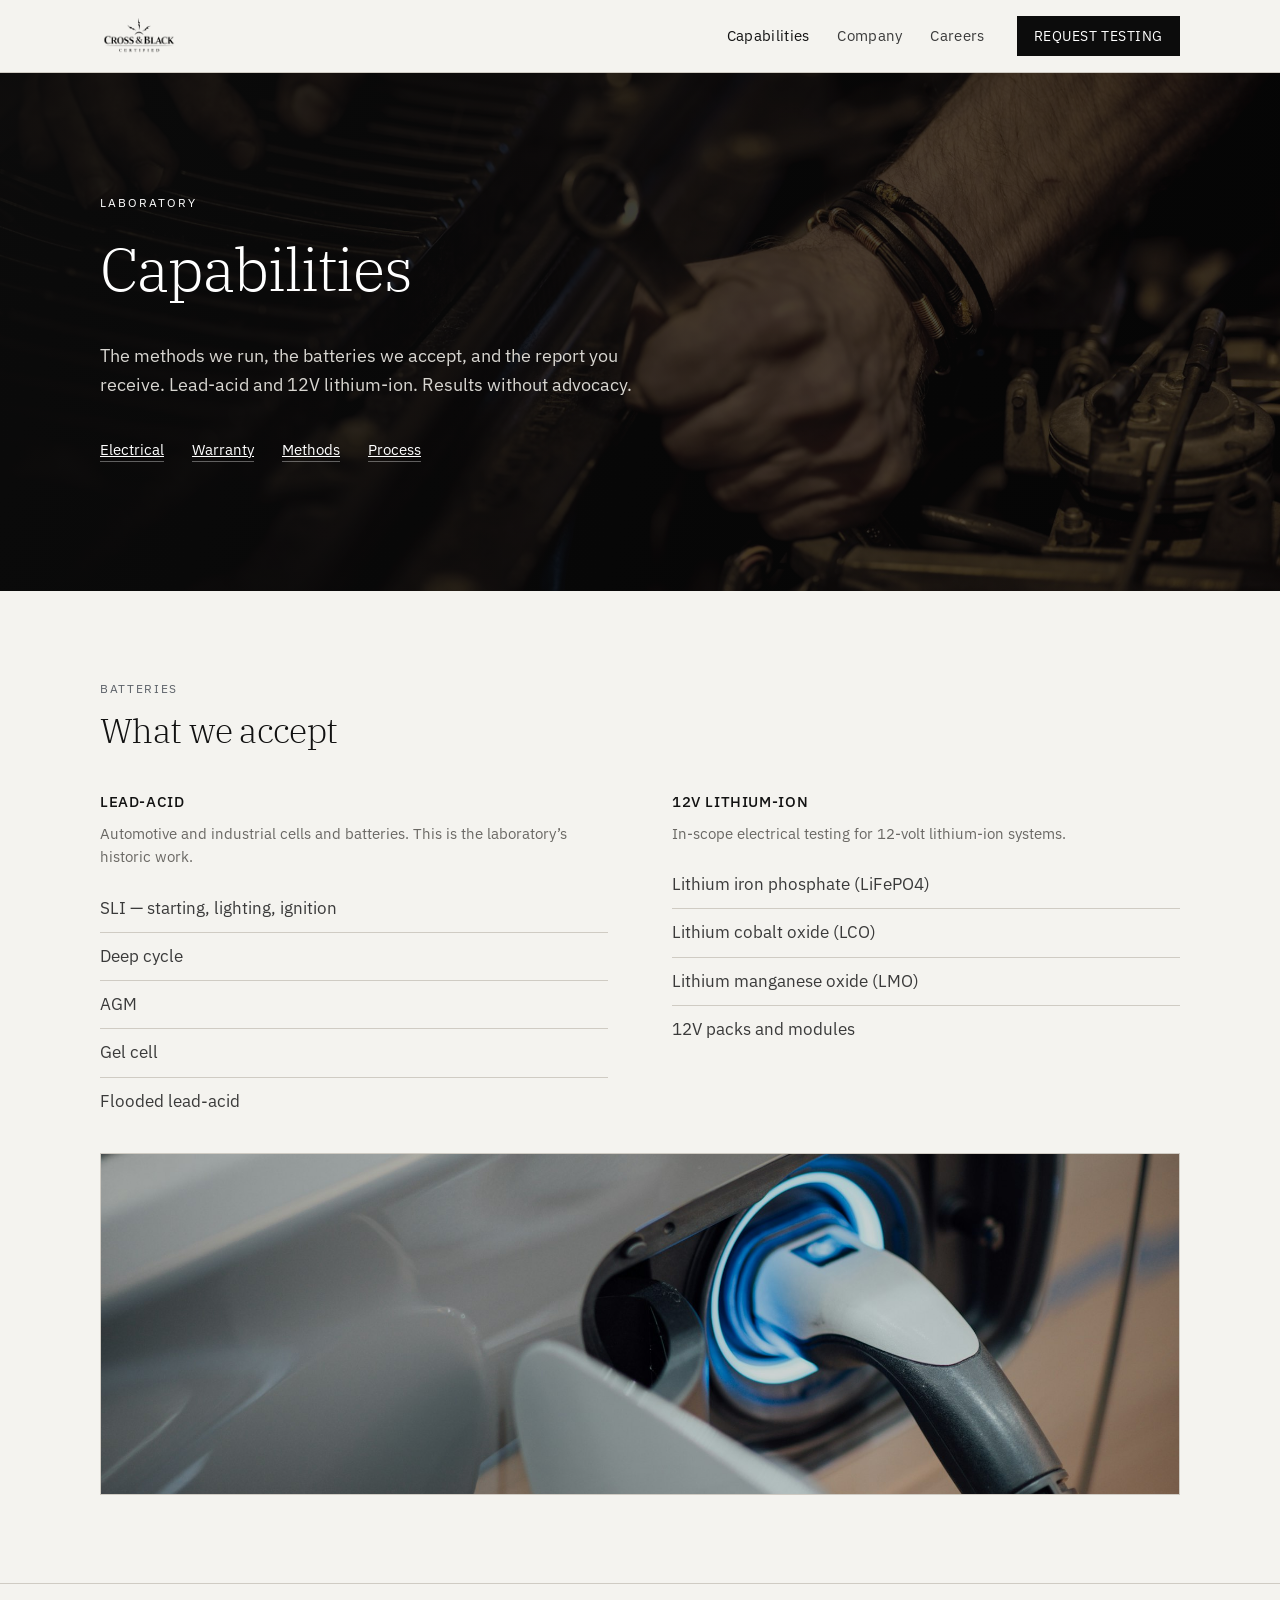
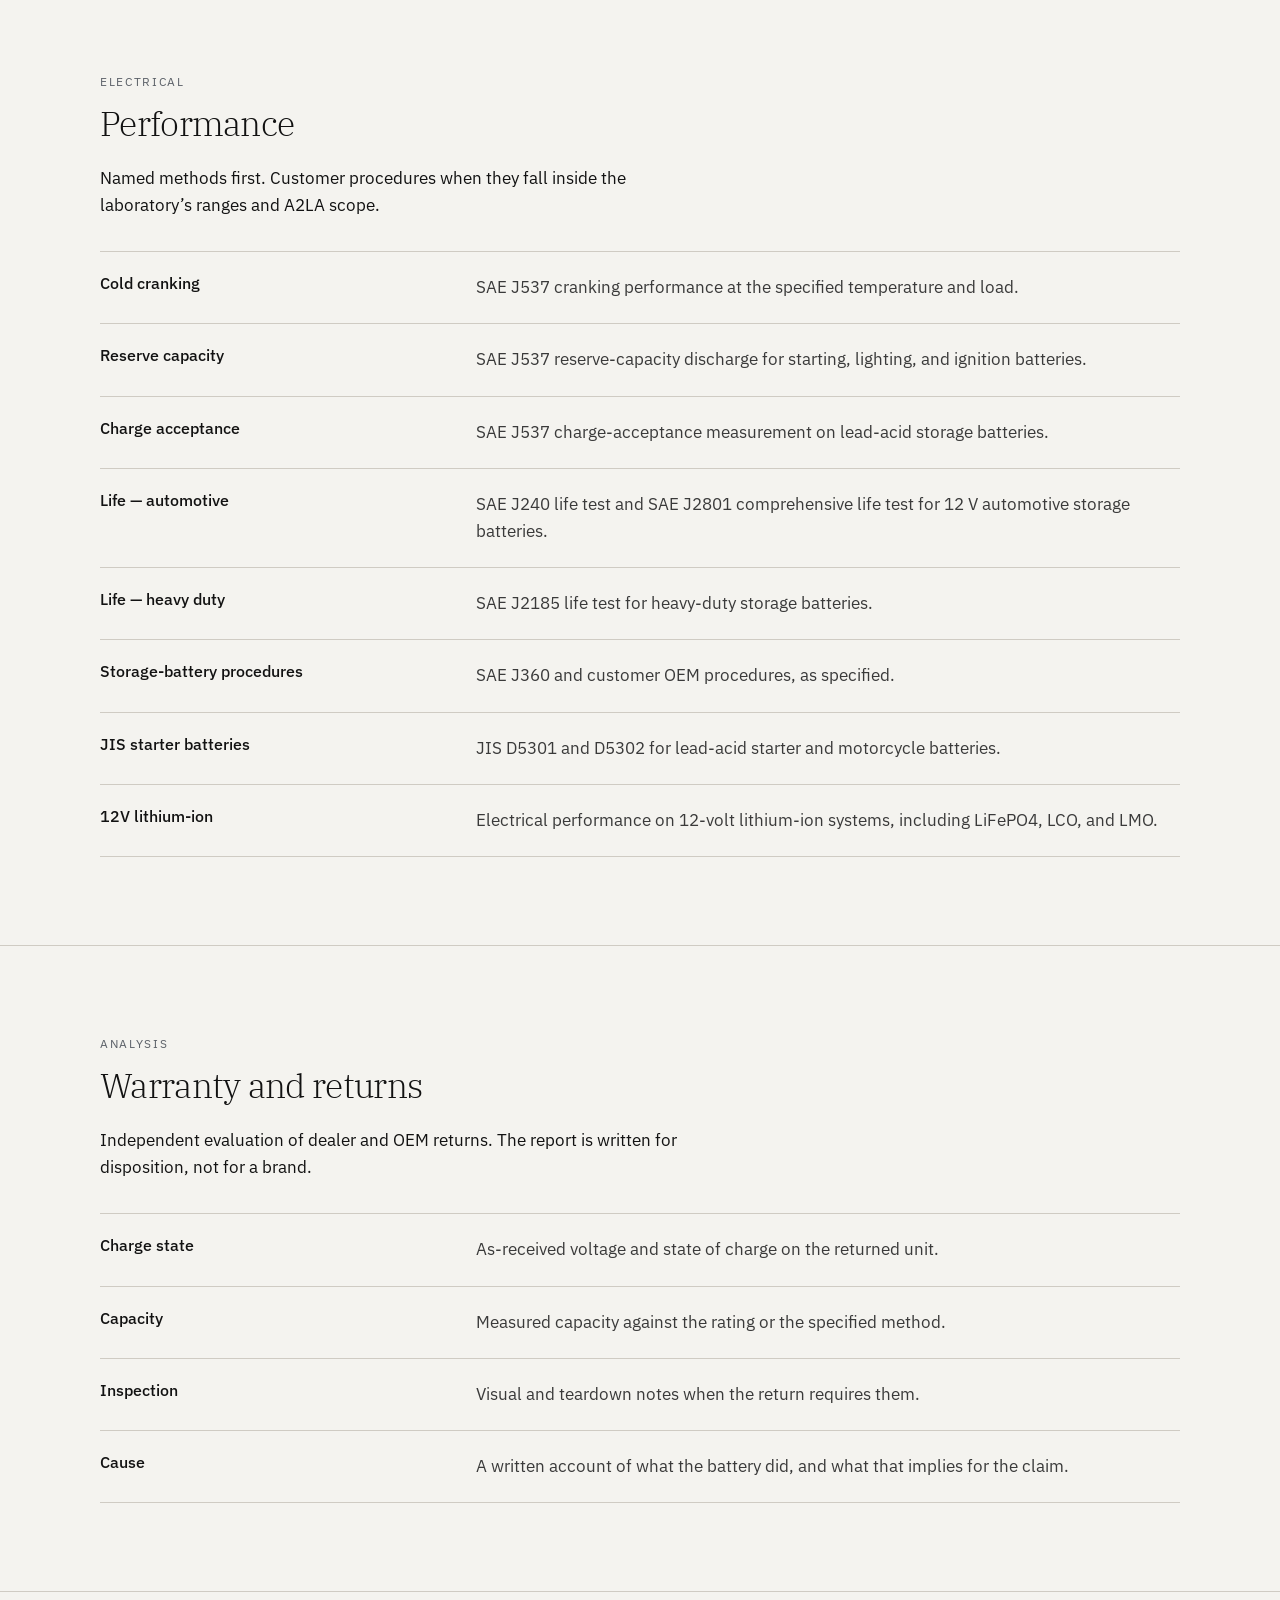
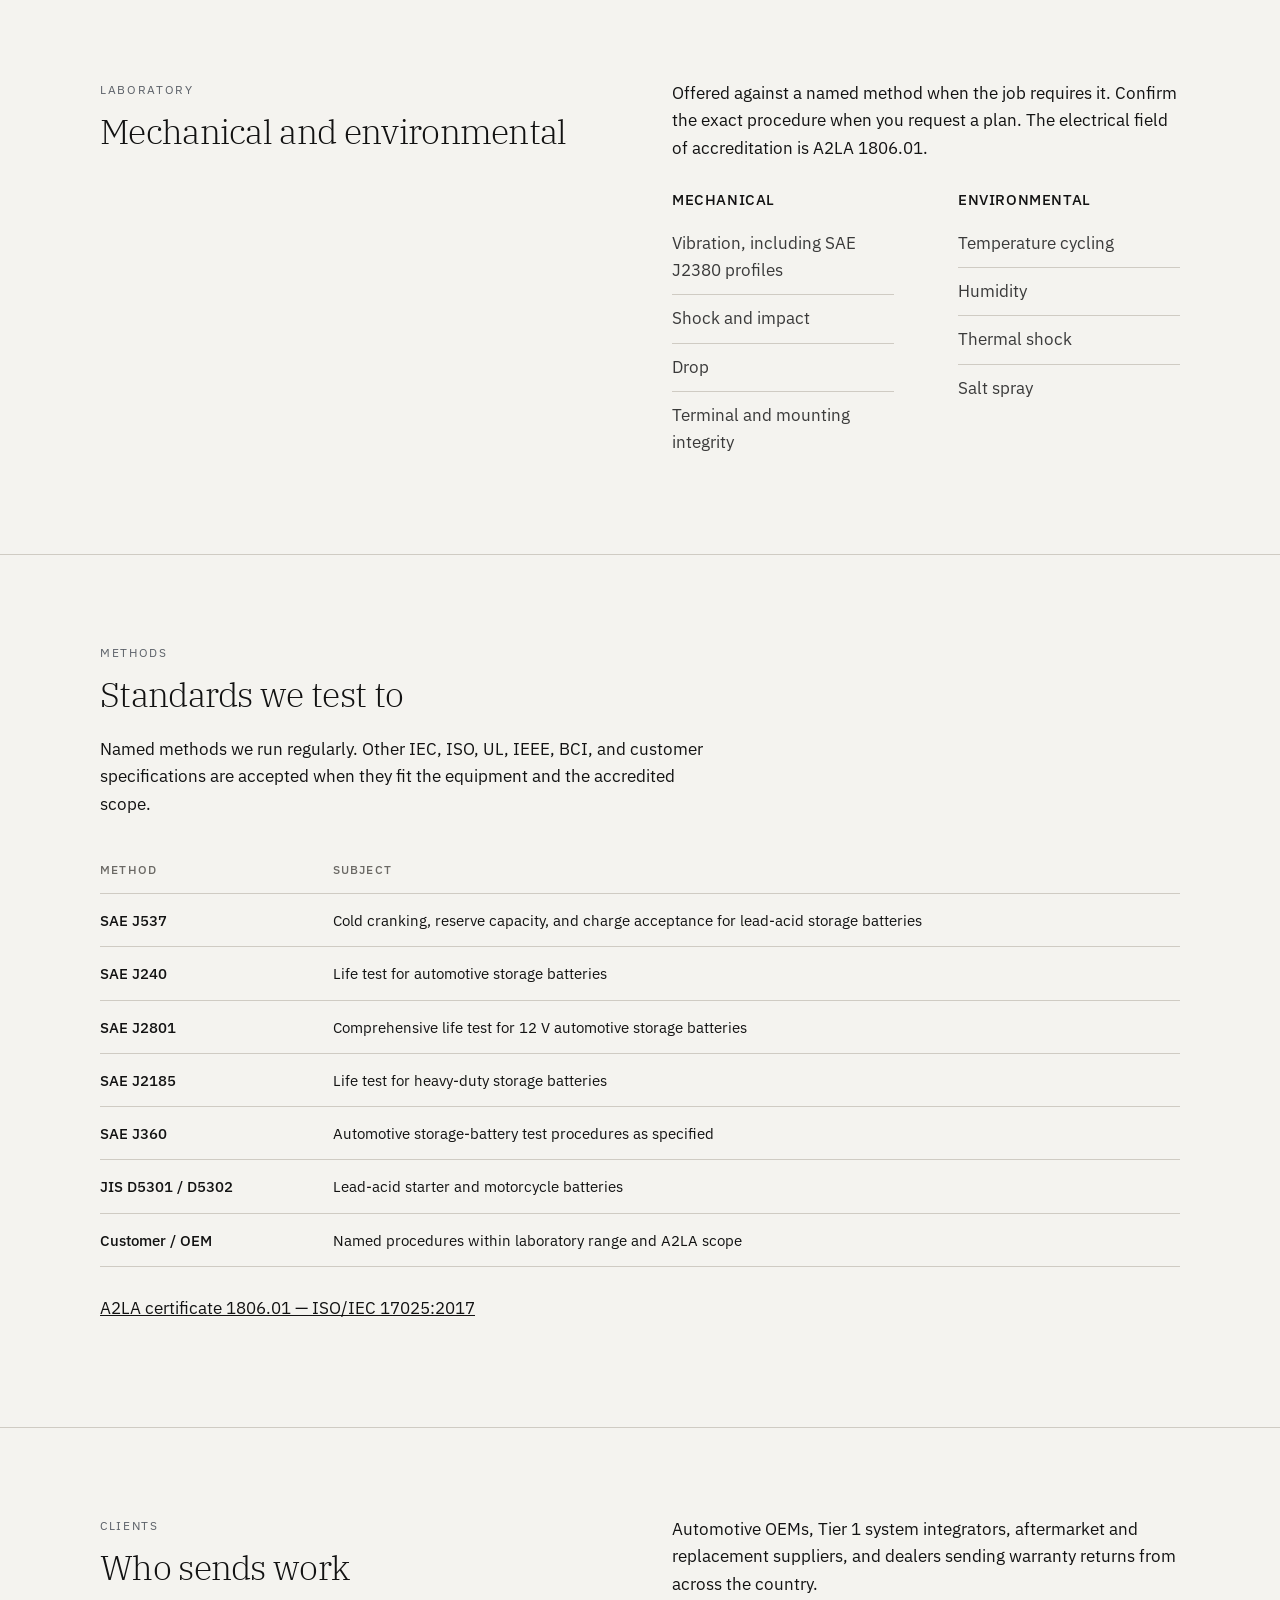
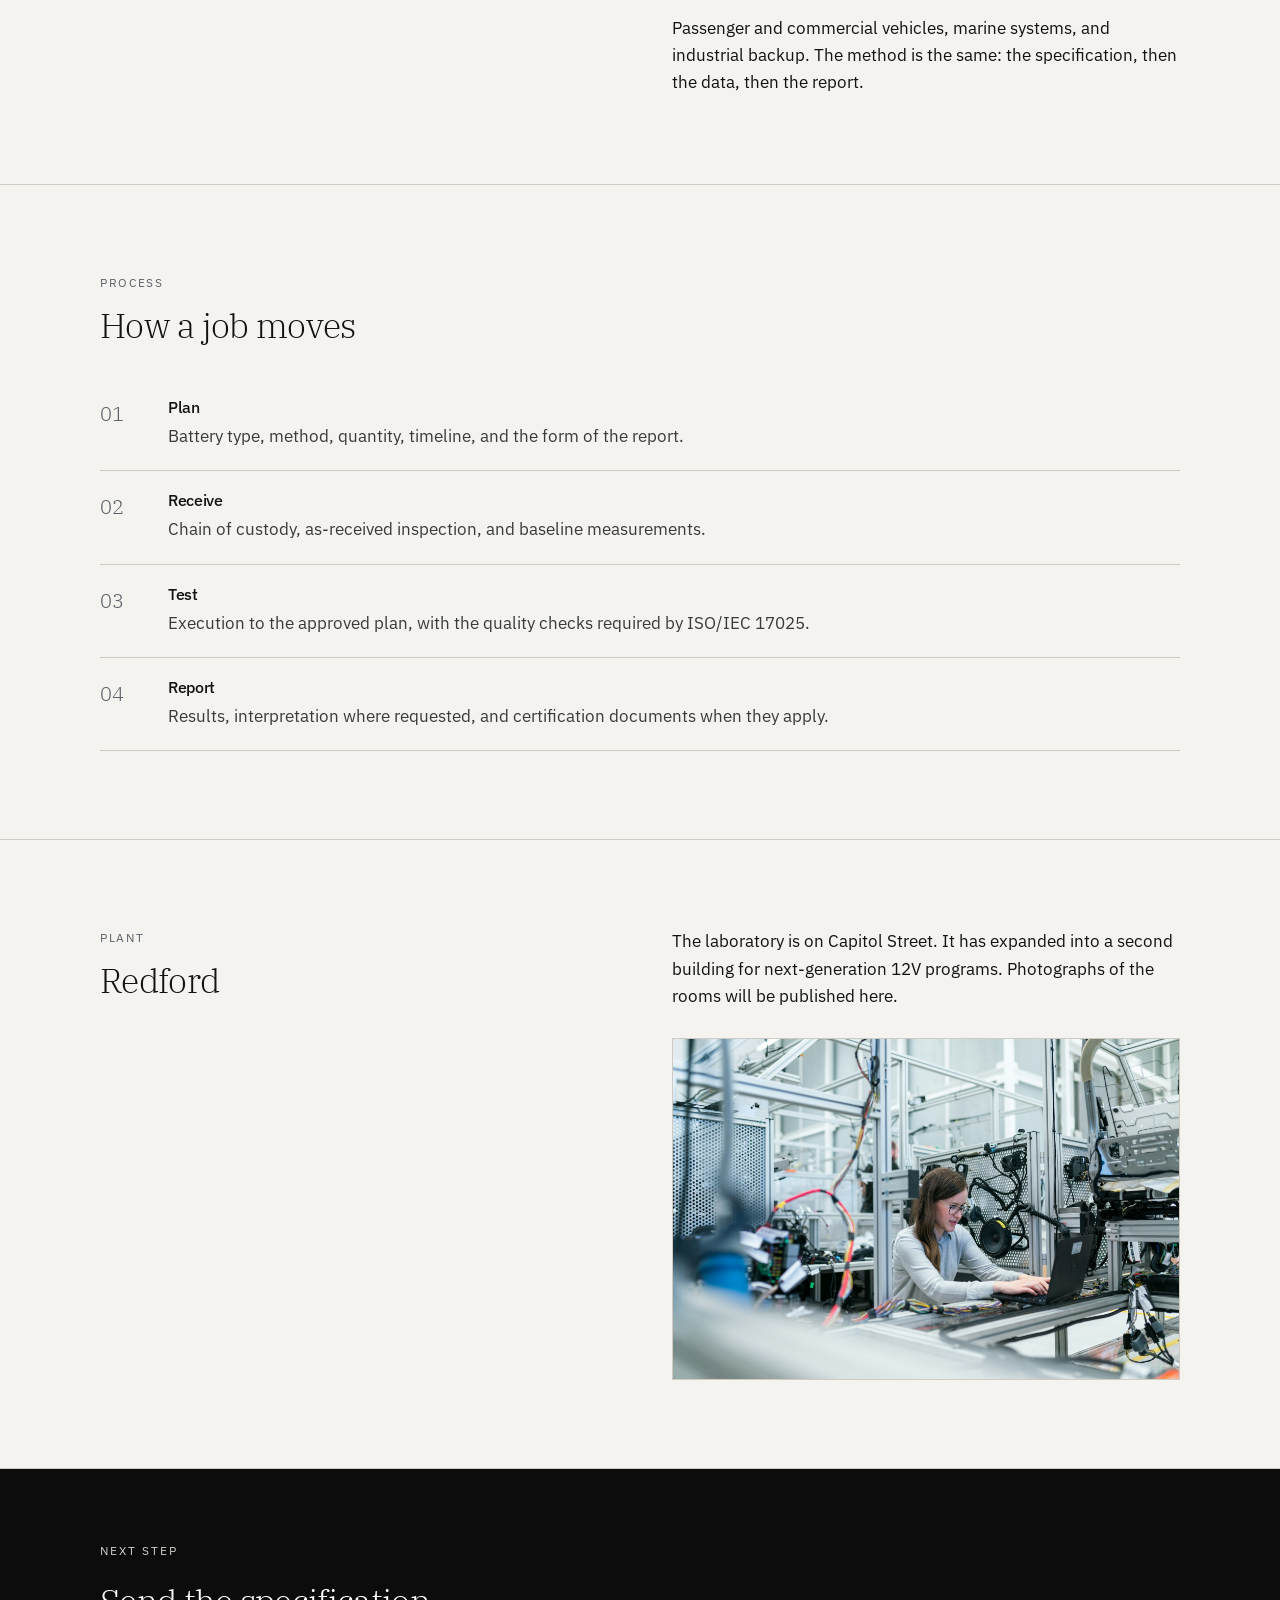
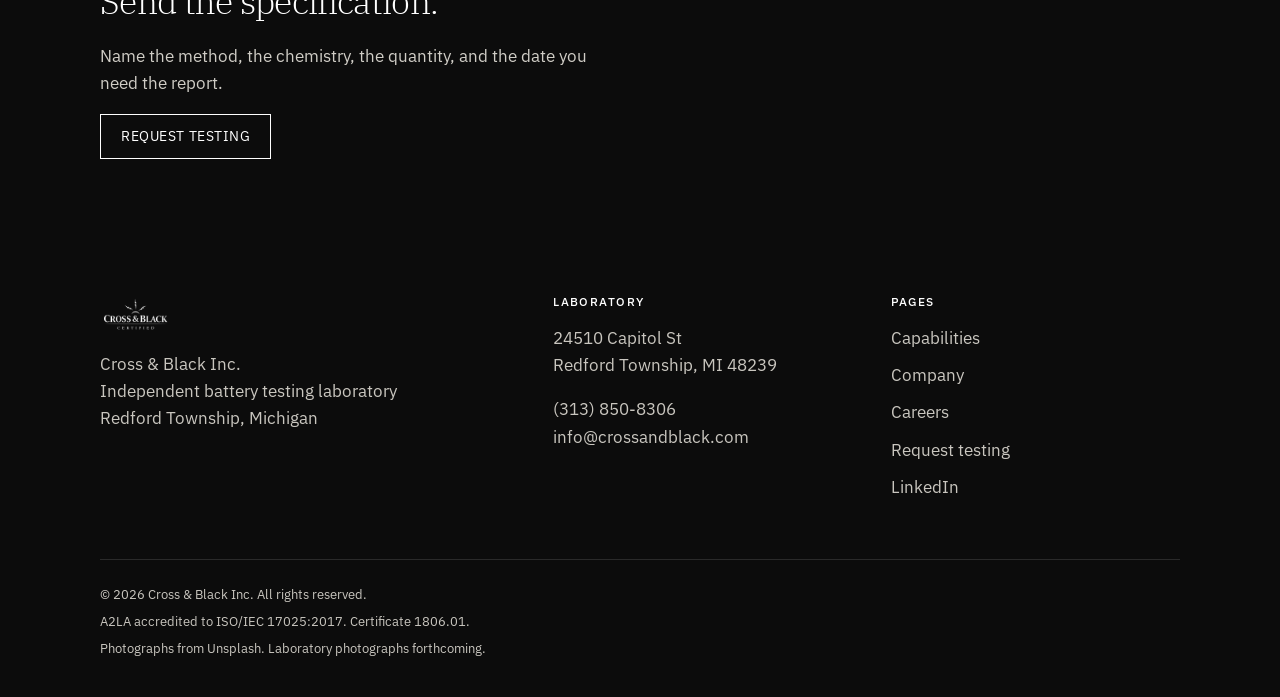
==== capabilities.html @ c4d6641d "Publish the remade Cross & Black laboratory site. Co-authored-by: Cursor <cursoragent@cursor.com>" ====
<!doctype html>
<html lang="en">
<head>
  <meta charset="UTF-8">
  <meta name="viewport" content="width=device-width, initial-scale=1.0">
  <title>Capabilities — Cross &amp; Black Inc.</title>
  <meta name="description" content="Lead-acid and 12V lithium-ion battery testing. SAE, JIS, and customer methods. ISO/IEC 17025 accredited laboratory, A2LA 1806.01.">
  <link rel="icon" type="image/svg+xml" href="Assets/logo.svg">
  <meta property="og:type" content="website">
  <meta property="og:url" content="https://crossandblack.netlify.app/capabilities.html">
  <meta property="og:title" content="Capabilities — Cross &amp; Black Inc.">
  <meta property="og:description" content="Lead-acid and 12V lithium-ion battery testing. SAE, JIS, and customer methods.">
  <link rel="preconnect" href="https://fonts.googleapis.com">
  <link rel="preconnect" href="https://fonts.gstatic.com" crossorigin>
  <link href="https://fonts.googleapis.com/css2?family=IBM+Plex+Sans:ital,wght@0,400;0,500;1,400&family=IBM+Plex+Serif:ital,wght@0,300;0,400;1,300&display=swap" rel="stylesheet">
  <link rel="stylesheet" href="Assets/css/style.css">
  <script src="Assets/js/main.js" defer></script>
</head>
<body>
  <a class="skip" href="#main-content">Skip to main content</a>
  <header class="site-header">
    <div class="wrap header-inner">
      <a class="brand" href="index.html"><img src="Assets/logo.svg" alt="Cross &amp; Black Inc."></a>
      <button type="button" class="menu-toggle" id="menu-toggle" aria-expanded="false" aria-controls="site-nav">Menu</button>
      <nav class="site-nav" id="site-nav" aria-label="Primary">
        <ul>
          <li><a href="capabilities.html" aria-current="page">Capabilities</a></li>
          <li><a href="company.html">Company</a></li>
          <li><a href="careers.html">Careers</a></li>
        </ul>
      </nav>
      <a class="btn btn-header" href="contact.html">Request Testing</a>
    </div>
  </header>

  <main id="main-content">
    <header class="hero">
      <div class="hero-bg" aria-hidden="true">
        <img src="Assets/photos/lift.jpg" alt="" width="2000" height="1333">
      </div>
      <div class="wrap">
        <p class="eyebrow">Laboratory</p>
        <h1>Capabilities</h1>
        <p class="lead">The methods we run, the batteries we accept, and the report you receive. Lead-acid and 12V lithium-ion. Results without advocacy.</p>
        <ul class="page-jump">
          <li><a href="#electrical">Electrical</a></li>
          <li><a href="#warranty">Warranty</a></li>
          <li><a href="#standards">Methods</a></li>
          <li><a href="#process">Process</a></li>
        </ul>
      </div>
    </header>

    <section class="section" id="batteries">
      <div class="wrap">
        <p class="section-kicker">Batteries</p>
        <h2>What we accept</h2>
        <div class="group-grid">
          <div class="group">
            <h3>Lead-acid</h3>
            <p>Automotive and industrial cells and batteries. This is the laboratory’s historic work.</p>
            <ul class="plain-list">
              <li>SLI — starting, lighting, ignition</li>
              <li>Deep cycle</li>
              <li>AGM</li>
              <li>Gel cell</li>
              <li>Flooded lead-acid</li>
            </ul>
          </div>
          <div class="group">
            <h3>12V lithium-ion</h3>
            <p>In-scope electrical testing for 12-volt lithium-ion systems.</p>
            <ul class="plain-list">
              <li>Lithium iron phosphate (LiFePO4)</li>
              <li>Lithium cobalt oxide (LCO)</li>
              <li>Lithium manganese oxide (LMO)</li>
              <li>12V packs and modules</li>
            </ul>
          </div>
        </div>
        <figure class="photo-frame">
          <img src="Assets/photos/ev.jpg" alt="Electric vehicle charge port" width="2000" height="1333" loading="lazy">
        </figure>
      </div>
    </section>

    <section class="section" id="electrical">
      <div class="wrap">
        <p class="section-kicker">Electrical</p>
        <h2>Performance</h2>
        <p class="measure">Named methods first. Customer procedures when they fall inside the laboratory’s ranges and A2LA scope.</p>
        <ul class="spec-list">
          <li>
            <h3>Cold cranking</h3>
            <p>SAE J537 cranking performance at the specified temperature and load.</p>
          </li>
          <li>
            <h3>Reserve capacity</h3>
            <p>SAE J537 reserve-capacity discharge for starting, lighting, and ignition batteries.</p>
          </li>
          <li>
            <h3>Charge acceptance</h3>
            <p>SAE J537 charge-acceptance measurement on lead-acid storage batteries.</p>
          </li>
          <li>
            <h3>Life — automotive</h3>
            <p>SAE J240 life test and SAE J2801 comprehensive life test for 12 V automotive storage batteries.</p>
          </li>
          <li>
            <h3>Life — heavy duty</h3>
            <p>SAE J2185 life test for heavy-duty storage batteries.</p>
          </li>
          <li>
            <h3>Storage-battery procedures</h3>
            <p>SAE J360 and customer OEM procedures, as specified.</p>
          </li>
          <li>
            <h3>JIS starter batteries</h3>
            <p>JIS D5301 and D5302 for lead-acid starter and motorcycle batteries.</p>
          </li>
          <li>
            <h3>12V lithium-ion</h3>
            <p>Electrical performance on 12-volt lithium-ion systems, including LiFePO4, LCO, and LMO.</p>
          </li>
        </ul>
      </div>
    </section>

    <section class="section" id="warranty">
      <div class="wrap">
        <p class="section-kicker">Analysis</p>
        <h2>Warranty and returns</h2>
        <p class="measure">Independent evaluation of dealer and OEM returns. The report is written for disposition, not for a brand.</p>
        <ul class="spec-list">
          <li>
            <h3>Charge state</h3>
            <p>As-received voltage and state of charge on the returned unit.</p>
          </li>
          <li>
            <h3>Capacity</h3>
            <p>Measured capacity against the rating or the specified method.</p>
          </li>
          <li>
            <h3>Inspection</h3>
            <p>Visual and teardown notes when the return requires them.</p>
          </li>
          <li>
            <h3>Cause</h3>
            <p>A written account of what the battery did, and what that implies for the claim.</p>
          </li>
        </ul>
      </div>
    </section>

    <section class="section" id="mechanical">
      <div class="wrap split">
        <div>
          <p class="section-kicker">Laboratory</p>
          <h2>Mechanical and environmental</h2>
        </div>
        <div>
          <p>Offered against a named method when the job requires it. Confirm the exact procedure when you request a plan. The electrical field of accreditation is A2LA 1806.01.</p>
          <div class="group-grid" style="margin-top: 28px;">
            <div class="group">
              <h3>Mechanical</h3>
              <ul class="plain-list">
                <li>Vibration, including SAE J2380 profiles</li>
                <li>Shock and impact</li>
                <li>Drop</li>
                <li>Terminal and mounting integrity</li>
              </ul>
            </div>
            <div class="group">
              <h3>Environmental</h3>
              <ul class="plain-list">
                <li>Temperature cycling</li>
                <li>Humidity</li>
                <li>Thermal shock</li>
                <li>Salt spray</li>
              </ul>
            </div>
          </div>
        </div>
      </div>
    </section>

    <section class="section" id="standards">
      <div class="wrap">
        <p class="section-kicker">Methods</p>
        <h2>Standards we test to</h2>
        <p class="measure">Named methods we run regularly. Other IEC, ISO, UL, IEEE, BCI, and customer specifications are accepted when they fit the equipment and the accredited scope.</p>
        <table class="std-table">
          <thead>
            <tr>
              <th>Method</th>
              <th>Subject</th>
            </tr>
          </thead>
          <tbody>
            <tr>
              <td>SAE J537</td>
              <td>Cold cranking, reserve capacity, and charge acceptance for lead-acid storage batteries</td>
            </tr>
            <tr>
              <td>SAE J240</td>
              <td>Life test for automotive storage batteries</td>
            </tr>
            <tr>
              <td>SAE J2801</td>
              <td>Comprehensive life test for 12 V automotive storage batteries</td>
            </tr>
            <tr>
              <td>SAE J2185</td>
              <td>Life test for heavy-duty storage batteries</td>
            </tr>
            <tr>
              <td>SAE J360</td>
              <td>Automotive storage-battery test procedures as specified</td>
            </tr>
            <tr>
              <td>JIS D5301 / D5302</td>
              <td>Lead-acid starter and motorcycle batteries</td>
            </tr>
            <tr>
              <td>Customer / OEM</td>
              <td>Named procedures within laboratory range and A2LA scope</td>
            </tr>
          </tbody>
        </table>
        <p style="margin-top: 28px;"><a href="https://customer.a2la.org/index.cfm?event=directory.detail&amp;labPID=4E9D3A93-23AF-45F9-8244-5C07146736B3" target="_blank" rel="noopener noreferrer">A2LA certificate 1806.01 — ISO/IEC 17025:2017</a></p>
      </div>
    </section>

    <section class="section" id="clients">
      <div class="wrap split">
        <div>
          <p class="section-kicker">Clients</p>
          <h2>Who sends work</h2>
        </div>
        <div>
          <p>Automotive OEMs, Tier 1 system integrators, aftermarket and replacement suppliers, and dealers sending warranty returns from across the country.</p>
          <p class="mb-0">Passenger and commercial vehicles, marine systems, and industrial backup. The method is the same: the specification, then the data, then the report.</p>
        </div>
      </div>
    </section>

    <section class="section" id="process">
      <div class="wrap">
        <p class="section-kicker">Process</p>
        <h2>How a job moves</h2>
        <ol class="steps">
          <li>
            <div>
              <h3>Plan</h3>
              <p>Battery type, method, quantity, timeline, and the form of the report.</p>
            </div>
          </li>
          <li>
            <div>
              <h3>Receive</h3>
              <p>Chain of custody, as-received inspection, and baseline measurements.</p>
            </div>
          </li>
          <li>
            <div>
              <h3>Test</h3>
              <p>Execution to the approved plan, with the quality checks required by ISO/IEC 17025.</p>
            </div>
          </li>
          <li>
            <div>
              <h3>Report</h3>
              <p>Results, interpretation where requested, and certification documents when they apply.</p>
            </div>
          </li>
        </ol>
      </div>
    </section>

    <section class="section" id="plant">
      <div class="wrap split">
        <div>
          <p class="section-kicker">Plant</p>
          <h2>Redford</h2>
        </div>
        <div>
          <p>The laboratory is on Capitol Street. It has expanded into a second building for next-generation 12V programs. Photographs of the rooms will be published here.</p>
          <figure class="photo-frame">
            <img src="Assets/photos/instruments.jpg" alt="Engineer at an automotive electronics bench" width="2000" height="1333" loading="lazy">
          </figure>
        </div>
      </div>
    </section>

    <section class="cta-band">
      <div class="wrap">
        <p class="eyebrow">Next step</p>
        <h2>Send the specification.</h2>
        <p>Name the method, the chemistry, the quantity, and the date you need the report.</p>
        <a class="btn btn-ghost" href="contact.html">Request testing</a>
      </div>
    </section>
  </main>

  <footer class="site-footer">
    <div class="wrap footer-grid">
      <div class="footer-brand">
        <img src="Assets/logo.svg" alt="">
        <p>Cross &amp; Black Inc.<br>Independent battery testing laboratory<br>Redford Township, Michigan</p>
      </div>
      <div>
        <h4>Laboratory</h4>
        <p>24510 Capitol St<br>Redford Township, MI 48239</p>
        <p><a href="tel:+13138508306">(313) 850-8306</a><br><a href="mailto:info@crossandblack.com">info@crossandblack.com</a></p>
      </div>
      <div>
        <h4>Pages</h4>
        <ul class="footer-links">
          <li><a href="capabilities.html">Capabilities</a></li>
          <li><a href="company.html">Company</a></li>
          <li><a href="careers.html">Careers</a></li>
          <li><a href="contact.html">Request testing</a></li>
          <li><a href="https://www.linkedin.com/company/cross-and-black/" target="_blank" rel="noopener noreferrer">LinkedIn</a></li>
        </ul>
      </div>
    </div>
    <div class="wrap footer-bottom">
      <p>© 2026 Cross &amp; Black Inc. All rights reserved.</p>
      <p>A2LA accredited to ISO/IEC 17025:2017. Certificate 1806.01.</p>
      <p>Photographs from Unsplash. Laboratory photographs forthcoming.</p>
    </div>
  </footer>
</body>
</html>
---- Assets/css/style.css ----
:root {
  --paper: #f4f3ef;
  --paper-deep: #e8e6e0;
  --ink: #121212;
  --ink-soft: #3a3a3a;
  --muted: #6a6864;
  --line: #cfcbc3;
  --steel: #5c6168;
  --black: #0c0c0c;
  --white: #ffffff;
  --header-h: 72px;
  --wrap: 1080px;
  --measure: 38rem;
}

*,
*::before,
*::after {
  box-sizing: border-box;
}

html,
body {
  margin: 0;
  max-width: 100%;
  overflow-x: hidden;
}

html {
  scroll-behavior: smooth;
  scroll-padding-top: calc(var(--header-h) + 16px);
}

body {
  background: var(--paper);
  color: var(--ink);
  font-family: "IBM Plex Sans", "Helvetica Neue", Helvetica, Arial, sans-serif;
  font-size: 17px;
  line-height: 1.6;
  -webkit-font-smoothing: antialiased;
}

img {
  max-width: 100%;
  height: auto;
  display: block;
}

a {
  color: inherit;
}

h1,
h2,
h3,
h4 {
  font-family: "IBM Plex Serif", "Georgia", serif;
  font-weight: 300;
  letter-spacing: -0.02em;
  line-height: 1.2;
  color: var(--ink);
  margin: 0 0 0.6em;
}

h1 { font-size: clamp(2.4rem, 5vw, 3.75rem); }
h2 { font-size: clamp(1.7rem, 3vw, 2.15rem); }
h3 { font-size: 1.25rem; }

p { margin: 0 0 1em; }

.skip {
  position: absolute;
  left: 16px;
  top: -100px;
  z-index: 10000;
  padding: 10px 14px;
  background: var(--black);
  color: var(--white);
  text-decoration: none;
}

.skip:focus { top: 12px; }

.wrap {
  width: min(var(--wrap), calc(100% - 48px));
  margin: 0 auto;
}

.measure { max-width: var(--measure); }

/* Header */
.site-header {
  position: sticky;
  top: 0;
  z-index: 100;
  background: var(--paper);
  border-bottom: 1px solid var(--line);
}

.site-header .header-inner {
  position: relative;
}

.header-inner {
  display: flex;
  align-items: center;
  gap: 32px;
  min-height: var(--header-h);
}

.brand {
  display: flex;
  align-items: center;
  flex-shrink: 0;
}

.brand img {
  height: 44px;
  width: auto;
}

.site-nav {
  margin-left: auto;
}

.site-nav ul {
  display: flex;
  gap: 28px;
  list-style: none;
  margin: 0;
  padding: 0;
}

.site-nav a {
  text-decoration: none;
  font-size: 0.92rem;
  letter-spacing: 0.02em;
  color: var(--ink-soft);
}

.site-nav a:hover,
.site-nav a[aria-current="page"] {
  color: var(--ink);
}

.btn {
  display: inline-flex;
  align-items: center;
  justify-content: center;
  min-height: 44px;
  padding: 10px 20px;
  background: var(--black);
  color: var(--white);
  text-decoration: none;
  border: 1px solid var(--black);
  font-family: inherit;
  font-size: 0.88rem;
  letter-spacing: 0.04em;
  text-transform: uppercase;
  cursor: pointer;
}

.btn:hover { background: #2a2a2a; }

.btn-ghost {
  background: transparent;
  color: var(--white);
  border-color: var(--white);
}

.btn-ghost:hover {
  background: var(--white);
  color: var(--black);
}

.btn-header {
  flex-shrink: 0;
  min-height: 40px;
  padding: 8px 16px;
}

.menu-toggle {
  display: none;
  margin-left: auto;
  background: none;
  border: 1px solid var(--line);
  min-height: 40px;
  padding: 8px 12px;
  font: inherit;
  font-size: 0.82rem;
  letter-spacing: 0.06em;
  text-transform: uppercase;
  cursor: pointer;
}

/* Hero */
.hero {
  position: relative;
  isolation: isolate;
  overflow: hidden;
  background: var(--black);
  color: var(--white);
  padding: 120px 0 128px;
}

.hero-bg {
  position: absolute;
  inset: 0;
  z-index: 0;
}

.hero-bg img {
  width: 100%;
  height: 100%;
  object-fit: cover;
  object-position: center;
  filter: grayscale(0.2) brightness(0.55);
}

.hero-bg::after {
  content: "";
  position: absolute;
  inset: 0;
  background: linear-gradient(105deg, rgba(12, 12, 12, 0.88) 0%, rgba(12, 12, 12, 0.55) 58%, rgba(12, 12, 12, 0.42) 100%);
}

.hero .wrap {
  position: relative;
  z-index: 1;
}

.hero h1,
.hero p { color: var(--white); }

.eyebrow {
  margin: 0 0 20px;
  font-size: 0.78rem;
  letter-spacing: 0.16em;
  text-transform: uppercase;
  color: #b8b6b1;
  font-family: "IBM Plex Sans", sans-serif;
  font-weight: 400;
}

.hero .lead {
  max-width: 34rem;
  font-size: 1.15rem;
  color: #d8d6d1;
  margin-bottom: 36px;
}

.hero-actions {
  display: flex;
  flex-wrap: wrap;
  gap: 12px;
}

/* Proof */
.proof {
  border-bottom: 1px solid var(--line);
  background: var(--paper-deep);
}

.proof-list {
  display: grid;
  grid-template-columns: repeat(4, 1fr);
  list-style: none;
  margin: 0;
  padding: 0;
}

.proof-list li {
  padding: 28px 20px;
  border-right: 1px solid var(--line);
}

.proof-list li:first-child { padding-left: 0; }
.proof-list li:last-child { border-right: 0; }

.proof-list span {
  display: block;
  font-size: 0.75rem;
  letter-spacing: 0.1em;
  text-transform: uppercase;
  color: var(--muted);
  margin-bottom: 6px;
}

.proof-list strong {
  font-family: "IBM Plex Serif", serif;
  font-weight: 400;
  font-size: 1.15rem;
}

/* Layout */
.section {
  padding: 88px 0;
  border-bottom: 1px solid var(--line);
}

.section-kicker {
  font-size: 0.75rem;
  letter-spacing: 0.14em;
  text-transform: uppercase;
  color: var(--steel);
  margin: 0 0 12px;
  font-family: "IBM Plex Sans", sans-serif;
}

.page-head {
  padding: 64px 0 48px;
  border-bottom: 1px solid var(--line);
}

.page-head p {
  color: var(--ink-soft);
  max-width: var(--measure);
  margin: 0;
}

.photo-bleed,
.page-visual {
  margin: 0;
  background: var(--black);
  border-bottom: 1px solid var(--line);
}

.photo-bleed img,
.page-visual img {
  display: block;
  width: 100%;
  height: min(480px, 62vh);
  object-fit: cover;
}

.page-visual img {
  height: min(380px, 48vh);
}

.photo-frame {
  margin: 28px 0 0;
  overflow: hidden;
  border: 1px solid var(--line);
  background: var(--paper-deep);
}

.photo-frame img {
  display: block;
  width: 100%;
  height: 340px;
  object-fit: cover;
}

.page-jump {
  display: flex;
  flex-wrap: wrap;
  gap: 8px 28px;
  list-style: none;
  margin: 28px 0 0;
  padding: 0;
}

.page-jump a {
  color: var(--ink);
  font-size: 0.92rem;
}

.hero .page-jump a {
  color: var(--white);
  border-bottom: 1px solid rgba(255, 255, 255, 0.35);
  padding-bottom: 2px;
}

.page-jump a:hover {
  color: var(--ink-soft);
}

.hero .page-jump a:hover {
  color: #d8d6d1;
}

.split {
  display: grid;
  grid-template-columns: 1fr 1fr;
  gap: 64px;
}

.stack > * + * { margin-top: 0; }

/* Spec rows */
.spec-list {
  list-style: none;
  margin: 32px 0 0;
  padding: 0;
  border-top: 1px solid var(--line);
}

.spec-list li {
  display: grid;
  grid-template-columns: minmax(180px, 1fr) 2fr;
  gap: 24px;
  padding: 22px 0;
  border-bottom: 1px solid var(--line);
}

.spec-list h3 {
  font-family: "IBM Plex Sans", sans-serif;
  font-weight: 500;
  font-size: 1rem;
  letter-spacing: 0;
  margin: 0;
}

.spec-list p {
  margin: 0;
  color: var(--ink-soft);
}

/* Tables */
.std-table {
  width: 100%;
  border-collapse: collapse;
  margin-top: 28px;
  font-size: 0.95rem;
}

.std-table th,
.std-table td {
  text-align: left;
  padding: 14px 12px 14px 0;
  border-bottom: 1px solid var(--line);
  vertical-align: top;
}

.std-table th {
  font-family: "IBM Plex Sans", sans-serif;
  font-weight: 500;
  font-size: 0.75rem;
  letter-spacing: 0.1em;
  text-transform: uppercase;
  color: var(--muted);
}

.std-table td:first-child {
  font-family: "IBM Plex Sans", sans-serif;
  font-weight: 500;
  white-space: nowrap;
  padding-right: 32px;
}

/* Columns of lists */
.plain-list {
  list-style: none;
  margin: 0;
  padding: 0;
}

.plain-list li {
  padding: 10px 0;
  border-bottom: 1px solid var(--line);
  color: var(--ink-soft);
}

.plain-list li:last-child { border-bottom: 0; }

.group-grid {
  display: grid;
  grid-template-columns: 1fr 1fr;
  gap: 48px 64px;
  margin-top: 40px;
}

.group h3 {
  font-family: "IBM Plex Sans", sans-serif;
  font-weight: 500;
  font-size: 0.95rem;
  letter-spacing: 0.04em;
  text-transform: uppercase;
  margin-bottom: 12px;
}

.group > p {
  color: var(--muted);
  font-size: 0.92rem;
  margin-bottom: 16px;
}

/* Process */
.steps {
  list-style: none;
  margin: 32px 0 0;
  padding: 0;
  counter-reset: step;
}

.steps li {
  display: grid;
  grid-template-columns: 3rem 1fr;
  gap: 20px;
  padding: 20px 0;
  border-bottom: 1px solid var(--line);
}

.steps li::before {
  counter-increment: step;
  content: counter(step, decimal-leading-zero);
  font-family: "IBM Plex Serif", serif;
  font-weight: 300;
  font-size: 1.25rem;
  color: var(--steel);
}

.steps h3 {
  font-family: "IBM Plex Sans", sans-serif;
  font-weight: 500;
  font-size: 1rem;
  margin: 0 0 6px;
}

.steps p { margin: 0; color: var(--ink-soft); }

/* Timeline */
.timeline {
  list-style: none;
  margin: 36px 0 0;
  padding: 0;
}

.timeline li {
  display: grid;
  grid-template-columns: 6rem 1fr;
  gap: 28px;
  padding: 20px 0;
  border-top: 1px solid var(--line);
}

.timeline li:last-child { border-bottom: 1px solid var(--line); }

.timeline time {
  font-family: "IBM Plex Serif", serif;
  font-size: 1.25rem;
  font-weight: 300;
}

.timeline p { margin: 0; color: var(--ink-soft); }

/* People */
.people {
  display: grid;
  grid-template-columns: 1fr 1fr;
  gap: 48px;
  margin-top: 36px;
}

.media-well {
  aspect-ratio: 4 / 5;
  border: 1px solid var(--line);
  background: var(--paper-deep);
  display: flex;
  align-items: flex-end;
  padding: 16px;
  margin-bottom: 20px;
}

.media-well span {
  font-size: 0.78rem;
  letter-spacing: 0.08em;
  text-transform: uppercase;
  color: var(--muted);
}

.person .title {
  font-size: 0.92rem;
  color: var(--steel);
  margin: -4px 0 12px;
}

.person p { color: var(--ink-soft); }

/* Jobs */
.job {
  padding: 32px 0;
  border-top: 1px solid var(--line);
}

.job:last-of-type { border-bottom: 1px solid var(--line); }

.job-meta {
  color: var(--muted);
  font-size: 0.9rem;
  margin: -4px 0 16px;
}

.job h4 {
  font-family: "IBM Plex Sans", sans-serif;
  font-weight: 500;
  font-size: 0.82rem;
  letter-spacing: 0.08em;
  text-transform: uppercase;
  margin: 20px 0 8px;
}

.job ul {
  margin: 0 0 8px;
  padding-left: 1.15rem;
  color: var(--ink-soft);
}

/* Form */
.rfq-layout {
  display: grid;
  grid-template-columns: 1.3fr 0.9fr;
  gap: 64px;
}

.field {
  margin-bottom: 18px;
}

.field label {
  display: block;
  font-size: 0.78rem;
  letter-spacing: 0.08em;
  text-transform: uppercase;
  margin-bottom: 6px;
}

.field input,
.field select,
.field textarea {
  width: 100%;
  min-height: 44px;
  padding: 10px 12px;
  border: 1px solid var(--line);
  background: var(--white);
  color: var(--ink);
  font: inherit;
  border-radius: 0;
}

.field textarea { min-height: 120px; resize: vertical; }

.field input:focus,
.field select:focus,
.field textarea:focus {
  outline: 2px solid var(--ink);
  outline-offset: 1px;
}

.field-error {
  display: block;
  color: #8a1f1f;
  font-size: 0.85rem;
  margin-top: 4px;
  min-height: 1.1em;
}

.hp { position: absolute; left: -9999px; }

.aside-block + .aside-block {
  margin-top: 32px;
  padding-top: 32px;
  border-top: 1px solid var(--line);
}

.aside-block h3 {
  font-family: "IBM Plex Sans", sans-serif;
  font-weight: 500;
  font-size: 0.82rem;
  letter-spacing: 0.1em;
  text-transform: uppercase;
  margin-bottom: 10px;
}

.aside-block a { color: var(--ink); }

.map-frame {
  margin-top: 48px;
  border: 1px solid var(--line);
}

.map-frame iframe {
  display: block;
  width: 100%;
  height: 420px;
  border: 0;
}

.form-success {
  margin-top: 16px;
  padding: 14px 0;
  border-top: 1px solid var(--line);
  color: var(--ink-soft);
}

/* Footer */
.site-footer {
  background: var(--black);
  color: #c9c6bf;
  padding: 64px 0 32px;
}

.footer-grid {
  display: grid;
  grid-template-columns: 1.4fr 1fr 1fr;
  gap: 48px;
  padding-bottom: 48px;
  border-bottom: 1px solid #2a2a2a;
}

.site-footer h4 {
  font-family: "IBM Plex Sans", sans-serif;
  font-weight: 500;
  font-size: 0.75rem;
  letter-spacing: 0.12em;
  text-transform: uppercase;
  color: var(--white);
  margin-bottom: 16px;
}

.site-footer p,
.site-footer li { color: #c9c6bf; }

.site-footer a {
  color: #c9c6bf;
  text-decoration: none;
}

.site-footer a:hover { color: var(--white); }

.footer-brand img {
  height: 40px;
  width: auto;
  margin-bottom: 16px;
  filter: invert(1);
}

.footer-links {
  list-style: none;
  margin: 0;
  padding: 0;
}

.footer-links li { margin-bottom: 10px; }

.footer-bottom {
  padding-top: 24px;
  font-size: 0.82rem;
  color: #8a8780;
}

.footer-bottom p { margin: 0 0 6px; }

.cta-band {
  background: var(--black);
  color: var(--white);
  padding: 72px 0;
}

.cta-band h2 { color: var(--white); }

.cta-band p {
  color: #d0cdc6;
  max-width: 32rem;
}

/* Utilities */
.mt-0 { margin-top: 0; }
.mb-0 { margin-bottom: 0; }

@media (max-width: 860px) {
  .wrap { width: calc(100% - 32px); }

  .menu-toggle { display: inline-flex; align-items: center; }

  .btn-header {
    min-height: 36px;
    padding: 6px 10px;
    font-size: 0.72rem;
  }

  .site-nav {
    display: none;
    position: absolute;
    top: var(--header-h);
    left: 0;
    right: 0;
    background: var(--paper);
    border-bottom: 1px solid var(--line);
    padding: 12px 16px 24px;
  }

  .site-nav.is-open { display: block; }

  .site-nav ul {
    flex-direction: column;
    gap: 0;
  }

  .site-nav li { border-bottom: 1px solid var(--line); }

  .site-nav a {
    display: block;
    padding: 16px 0;
  }

  .proof-list { grid-template-columns: 1fr 1fr; }

  .proof-list li {
    border-right: 0;
    border-bottom: 1px solid var(--line);
    padding: 20px 16px 20px 0;
  }

  .split,
  .group-grid,
  .people,
  .rfq-layout,
  .footer-grid,
  .spec-list li {
    grid-template-columns: 1fr;
    gap: 24px;
  }

  .hero { padding: 64px 0 72px; }
  .photo-bleed img { height: 280px; }
  .page-visual img { height: 220px; }
  .photo-frame img { height: 220px; }
  .section { padding: 56px 0; }
  .page-head { padding: 40px 0 32px; }
  .timeline li { grid-template-columns: 5rem 1fr; gap: 16px; }
}

@media (max-width: 480px) {
  .proof-list { grid-template-columns: 1fr; }
  h1 { font-size: 2rem; }
  .hero .lead { font-size: 1.05rem; }
}
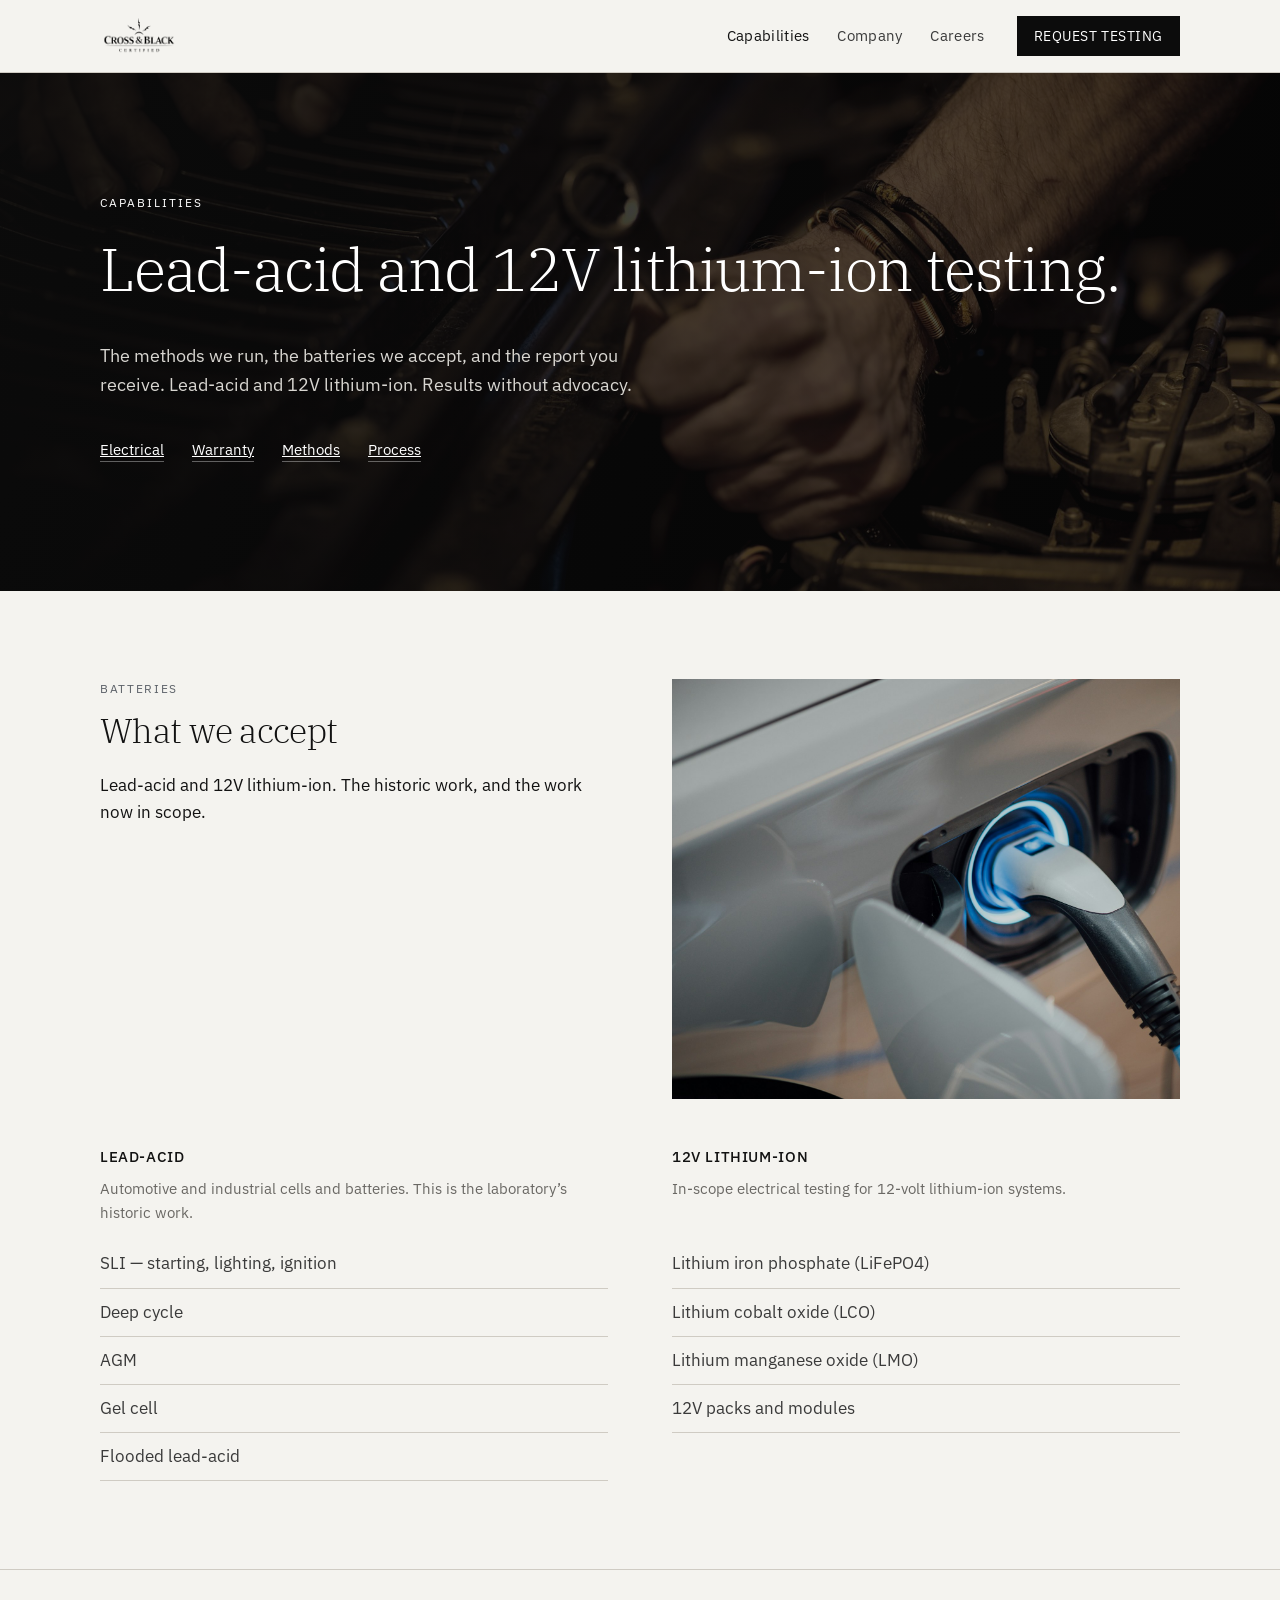
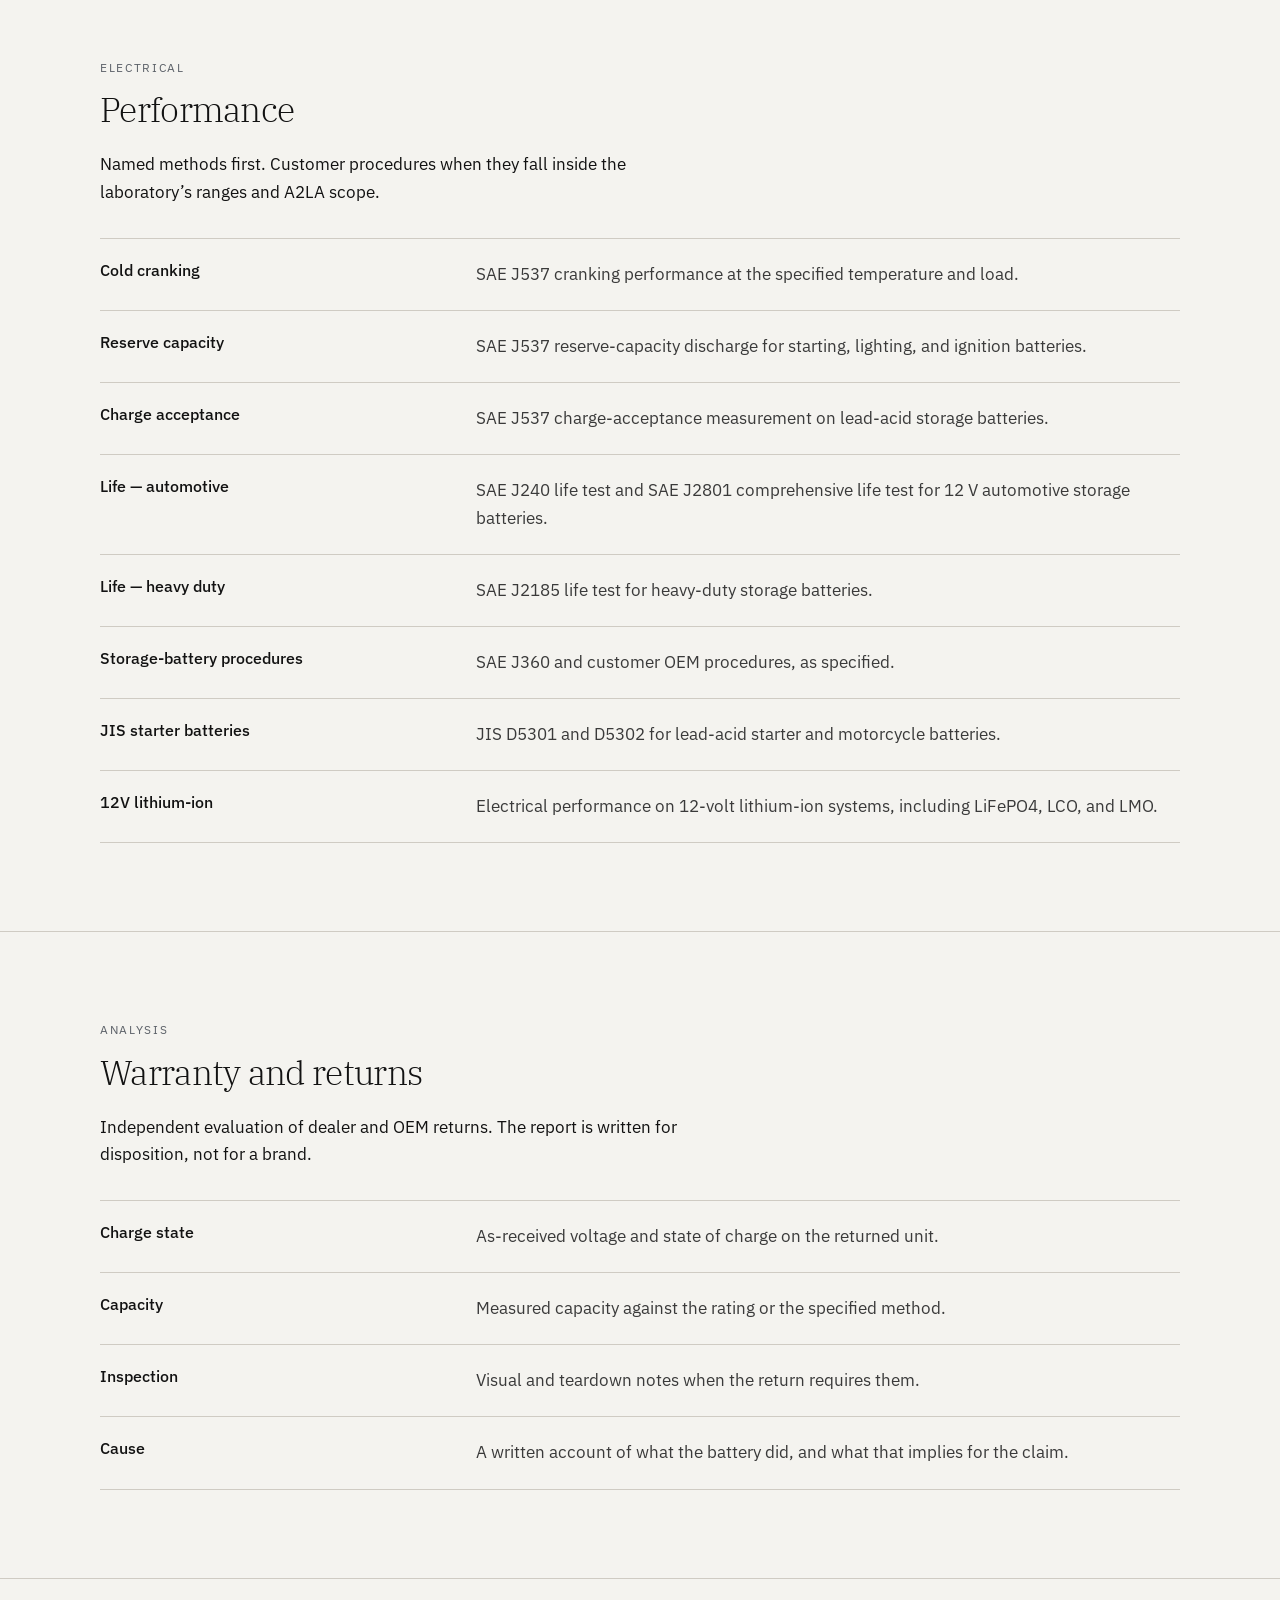
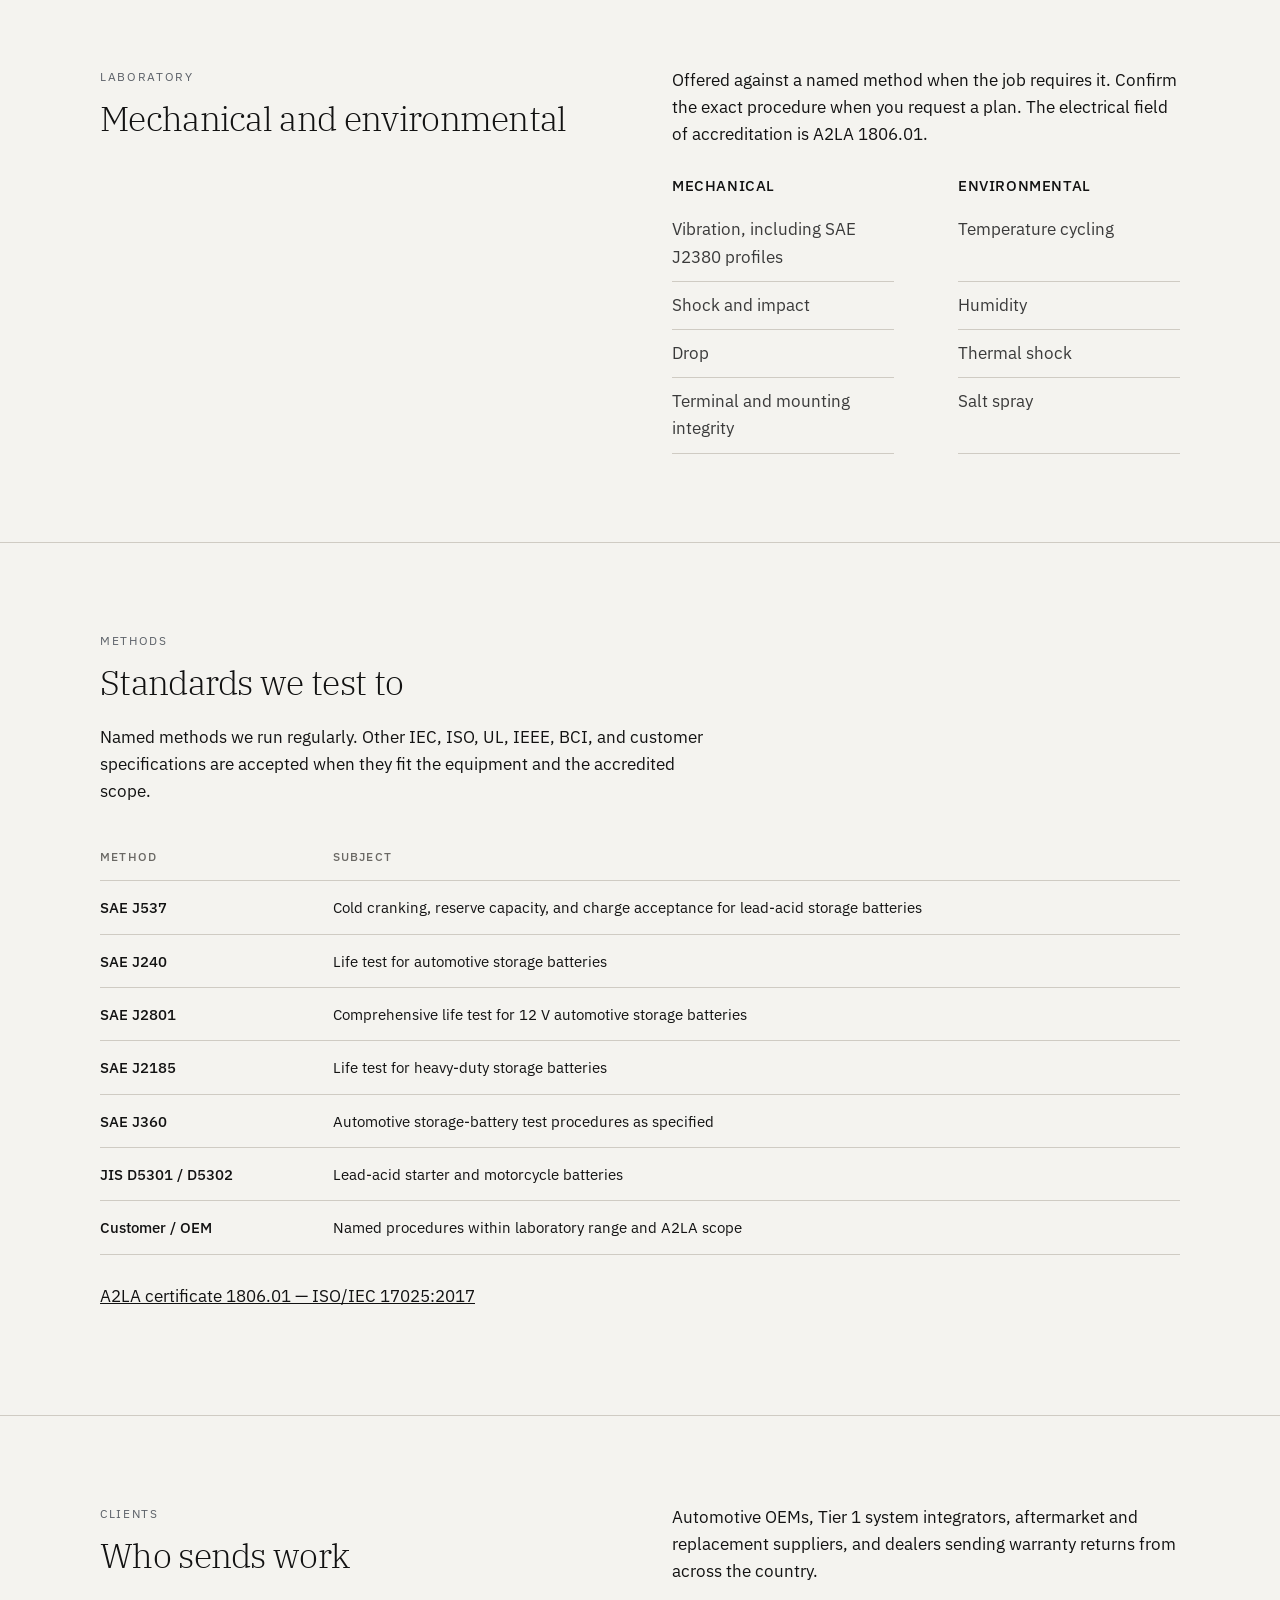
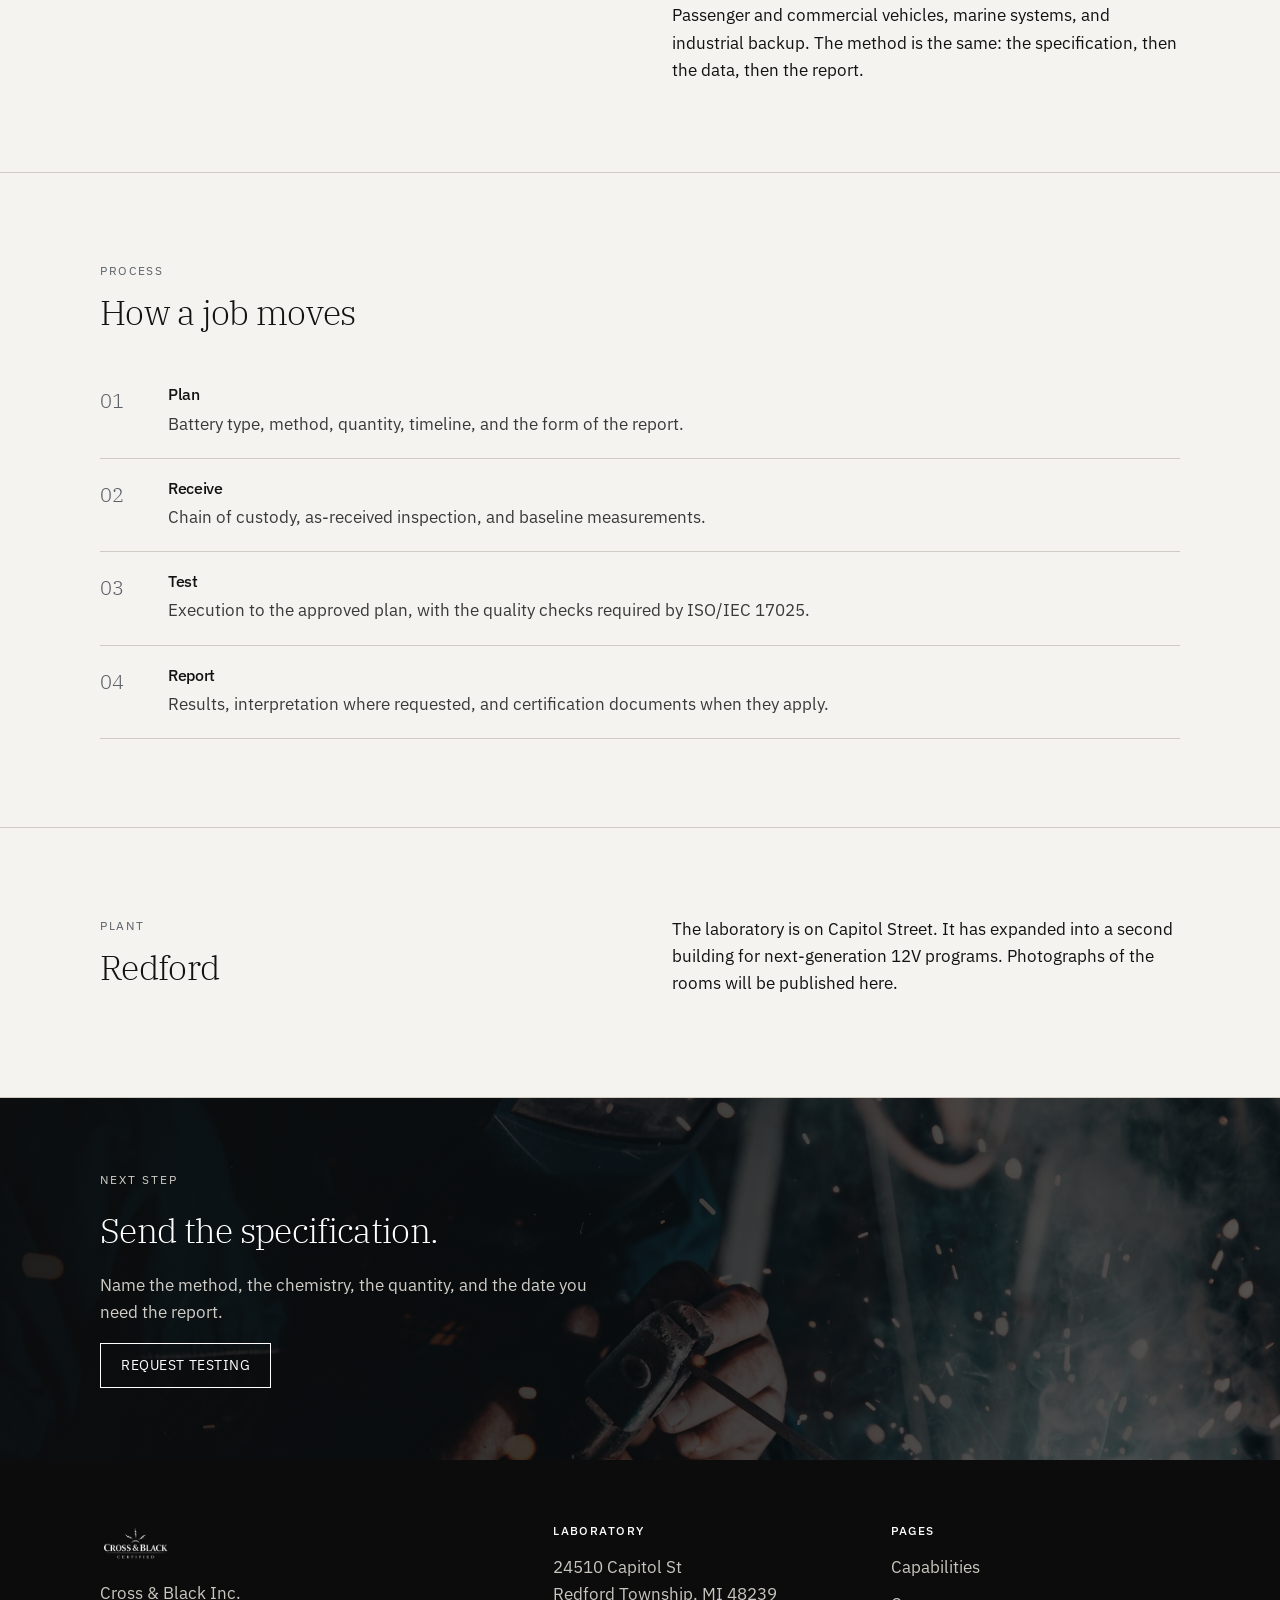
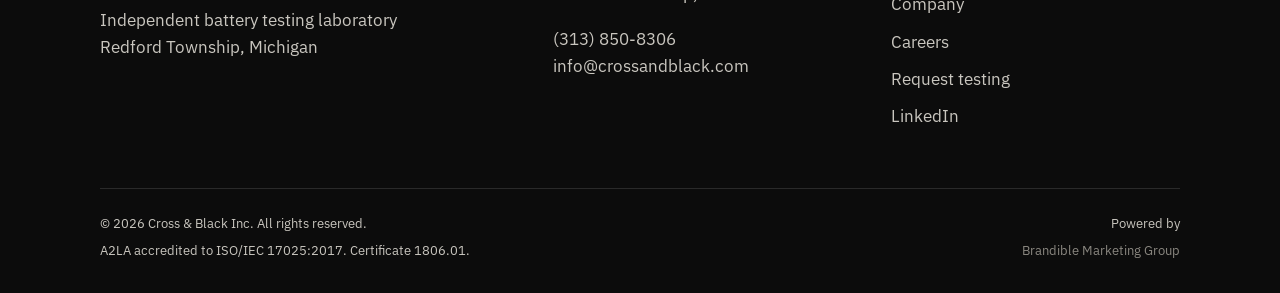
==== commit a831c888: "Polish interior pages and add crawlable SEO foundations. Give search engines one URL per page, Local" ====
--- a/capabilities.html
+++ b/capabilities.html
@@ -3,13 +3,15 @@
 <head>
   <meta charset="UTF-8">
   <meta name="viewport" content="width=device-width, initial-scale=1.0">
-  <title>Capabilities — Cross &amp; Black Inc.</title>
-  <meta name="description" content="Lead-acid and 12V lithium-ion battery testing. SAE, JIS, and customer methods. ISO/IEC 17025 accredited laboratory, A2LA 1806.01.">
+  <title>Lead-Acid and 12V Lithium-Ion Battery Testing — Cross &amp; Black</title>
+  <meta name="description" content="Lead-acid and 12V lithium-ion battery testing to SAE and JIS methods. ISO/IEC 17025 accredited laboratory in Redford, Michigan. A2LA 1806.01.">
+  <link rel="canonical" href="https://crossandblack.netlify.app/capabilities.html">
   <link rel="icon" type="image/svg+xml" href="Assets/logo.svg">
   <meta property="og:type" content="website">
   <meta property="og:url" content="https://crossandblack.netlify.app/capabilities.html">
-  <meta property="og:title" content="Capabilities — Cross &amp; Black Inc.">
-  <meta property="og:description" content="Lead-acid and 12V lithium-ion battery testing. SAE, JIS, and customer methods.">
+  <meta property="og:title" content="Lead-Acid and 12V Lithium-Ion Battery Testing — Cross &amp; Black">
+  <meta property="og:description" content="Lead-acid and 12V lithium-ion battery testing to SAE and JIS methods. A2LA 1806.01.">
+  <meta property="og:image" content="https://crossandblack.netlify.app/Assets/logo.svg">
   <link rel="preconnect" href="https://fonts.googleapis.com">
   <link rel="preconnect" href="https://fonts.gstatic.com" crossorigin>
   <link href="https://fonts.googleapis.com/css2?family=IBM+Plex+Sans:ital,wght@0,400;0,500;1,400&family=IBM+Plex+Serif:ital,wght@0,300;0,400;1,300&display=swap" rel="stylesheet">
@@ -39,8 +41,8 @@
         <img src="Assets/photos/lift.jpg" alt="" width="2000" height="1333">
       </div>
       <div class="wrap">
-        <p class="eyebrow">Laboratory</p>
-        <h1>Capabilities</h1>
+        <p class="eyebrow">Capabilities</p>
+        <h1>Lead-acid and 12V lithium-ion testing.</h1>
         <p class="lead">The methods we run, the batteries we accept, and the report you receive. Lead-acid and 12V lithium-ion. Results without advocacy.</p>
         <ul class="page-jump">
           <li><a href="#electrical">Electrical</a></li>
@@ -53,9 +55,17 @@
 
     <section class="section" id="batteries">
       <div class="wrap">
-        <p class="section-kicker">Batteries</p>
-        <h2>What we accept</h2>
-        <div class="group-grid">
+        <div class="split split-visual">
+          <div>
+            <p class="section-kicker">Batteries</p>
+            <h2>What we accept</h2>
+            <p>Lead-acid and 12V lithium-ion. The historic work, and the work now in scope.</p>
+          </div>
+          <figure class="photo-panel">
+            <img src="Assets/photos/ev.jpg" alt="Electric vehicle charge port" width="2000" height="1333" loading="lazy">
+          </figure>
+        </div>
+        <div class="group-grid group-grid--copy">
           <div class="group">
             <h3>Lead-acid</h3>
             <p>Automotive and industrial cells and batteries. This is the laboratory’s historic work.</p>
@@ -78,9 +88,6 @@
             </ul>
           </div>
         </div>
-        <figure class="photo-frame">
-          <img src="Assets/photos/ev.jpg" alt="Electric vehicle charge port" width="2000" height="1333" loading="lazy">
-        </figure>
       </div>
     </section>
 
@@ -160,7 +167,7 @@
         </div>
         <div>
           <p>Offered against a named method when the job requires it. Confirm the exact procedure when you request a plan. The electrical field of accreditation is A2LA 1806.01.</p>
-          <div class="group-grid" style="margin-top: 28px;">
+          <div class="group-grid group-grid--lists">
             <div class="group">
               <h3>Mechanical</h3>
               <ul class="plain-list">
@@ -284,15 +291,15 @@
           <h2>Redford</h2>
         </div>
         <div>
-          <p>The laboratory is on Capitol Street. It has expanded into a second building for next-generation 12V programs. Photographs of the rooms will be published here.</p>
-          <figure class="photo-frame">
-            <img src="Assets/photos/instruments.jpg" alt="Engineer at an automotive electronics bench" width="2000" height="1333" loading="lazy">
-          </figure>
+          <p class="mb-0">The laboratory is on Capitol Street. It has expanded into a second building for next-generation 12V programs. Photographs of the rooms will be published here.</p>
         </div>
       </div>
     </section>
 
     <section class="cta-band">
+      <div class="hero-bg" aria-hidden="true">
+        <img src="Assets/photos/workshop.jpg" alt="" width="2000" height="1333">
+      </div>
       <div class="wrap">
         <p class="eyebrow">Next step</p>
         <h2>Send the specification.</h2>
@@ -325,9 +332,14 @@
       </div>
     </div>
     <div class="wrap footer-bottom">
-      <p>© 2026 Cross &amp; Black Inc. All rights reserved.</p>
-      <p>A2LA accredited to ISO/IEC 17025:2017. Certificate 1806.01.</p>
-      <p>Photographs from Unsplash. Laboratory photographs forthcoming.</p>
+      <div>
+        <p>© 2026 Cross &amp; Black Inc. All rights reserved.</p>
+        <p>A2LA accredited to ISO/IEC 17025:2017. Certificate 1806.01.</p>
+      </div>
+      <div class="footer-credit">
+        <p>Powered by</p>
+        <p><a href="https://www.brandiblemg.com" target="_blank" rel="noopener noreferrer">Brandible Marketing Group</a></p>
+      </div>
     </div>
   </footer>
 </body>
--- a/Assets/css/style.css
+++ b/Assets/css/style.css
@@ -351,6 +351,37 @@
   object-fit: cover;
 }
 
+.split-visual {
+  align-items: stretch;
+}
+
+.split-visual + .group-grid,
+.split-visual + .spec-list {
+  margin-top: 48px;
+}
+
+.rfq-layout .photo-panel {
+  margin-bottom: 32px;
+}
+
+.rfq-layout .photo-panel img {
+  min-height: 200px;
+}
+
+.photo-panel {
+  margin: 0;
+  overflow: hidden;
+  background: var(--black);
+}
+
+.photo-panel img {
+  display: block;
+  width: 100%;
+  height: 100%;
+  min-height: 420px;
+  object-fit: cover;
+}
+
 .page-jump {
   display: flex;
   flex-wrap: wrap;
@@ -416,6 +447,8 @@
   color: var(--ink-soft);
 }
 
+.spec-list + p { margin-top: 28px; }
+
 /* Tables */
 .std-table {
   width: 100%;
@@ -466,8 +499,37 @@
 .group-grid {
   display: grid;
   grid-template-columns: 1fr 1fr;
-  gap: 48px 64px;
+  column-gap: 64px;
+  row-gap: 0;
   margin-top: 40px;
+}
+
+.group-grid--copy {
+  grid-template-rows: auto auto repeat(5, auto);
+}
+
+.group-grid--lists {
+  margin-top: 28px;
+  grid-template-rows: auto repeat(4, auto);
+}
+
+.group {
+  display: grid;
+  grid-template-rows: subgrid;
+  grid-row: 1 / -1;
+  min-width: 0;
+}
+
+.group-grid--copy .plain-list {
+  display: grid;
+  grid-template-rows: subgrid;
+  grid-row: 3 / -1;
+}
+
+.group-grid--lists .plain-list {
+  display: grid;
+  grid-template-rows: subgrid;
+  grid-row: 2 / -1;
 }
 
 .group h3 {
@@ -476,13 +538,17 @@
   font-size: 0.95rem;
   letter-spacing: 0.04em;
   text-transform: uppercase;
-  margin-bottom: 12px;
+  margin: 0 0 12px;
 }
 
 .group > p {
   color: var(--muted);
   font-size: 0.92rem;
-  margin-bottom: 16px;
+  margin: 0 0 16px;
+}
+
+.group-grid .plain-list li:last-child {
+  border-bottom: 1px solid var(--line);
 }
 
 /* Process */
@@ -604,6 +670,26 @@
   margin: 0 0 8px;
   padding-left: 1.15rem;
   color: var(--ink-soft);
+}
+
+.job-split {
+  display: grid;
+  grid-template-columns: 1fr 286px;
+  gap: 40px;
+  align-items: start;
+}
+
+.job-split .photo-panel {
+  height: 260px;
+}
+
+.job-split h4:first-child {
+  margin-top: 0;
+}
+
+.job-split .photo-panel img {
+  min-height: 100%;
+  height: 100%;
 }
 
 /* Form */
@@ -744,6 +830,10 @@
 .footer-links li { margin-bottom: 10px; }
 
 .footer-bottom {
+  display: flex;
+  justify-content: space-between;
+  align-items: flex-end;
+  gap: 32px;
   padding-top: 24px;
   font-size: 0.82rem;
   color: #8a8780;
@@ -751,10 +841,31 @@
 
 .footer-bottom p { margin: 0 0 6px; }
 
+.footer-bottom p:last-child { margin-bottom: 0; }
+
+.footer-credit {
+  text-align: right;
+  flex: 0 0 auto;
+}
+
+.footer-credit a {
+  color: #8a8780;
+}
+
+.footer-credit a:hover { color: var(--white); }
+
 .cta-band {
+  position: relative;
+  isolation: isolate;
+  overflow: hidden;
   background: var(--black);
   color: var(--white);
   padding: 72px 0;
+}
+
+.cta-band .wrap {
+  position: relative;
+  z-index: 1;
 }
 
 .cta-band h2 { color: var(--white); }
@@ -822,10 +933,39 @@
     gap: 24px;
   }
 
+  .group-grid--copy,
+  .group-grid--lists {
+    grid-template-rows: none;
+  }
+
+  .group,
+  .group-grid .plain-list {
+    display: block;
+    grid-row: auto;
+  }
+
+  .job-split {
+    grid-template-columns: 1fr;
+    gap: 20px;
+  }
+
+  .job-split .photo-panel {
+    order: -1;
+    width: min(286px, 100%);
+    height: 208px;
+  }
+
+  .footer-bottom {
+    flex-direction: column;
+    align-items: stretch;
+    gap: 16px;
+  }
+
   .hero { padding: 64px 0 72px; }
   .photo-bleed img { height: 280px; }
   .page-visual img { height: 220px; }
   .photo-frame img { height: 220px; }
+  .photo-panel img { min-height: 220px; }
   .section { padding: 56px 0; }
   .page-head { padding: 40px 0 32px; }
   .timeline li { grid-template-columns: 5rem 1fr; gap: 16px; }
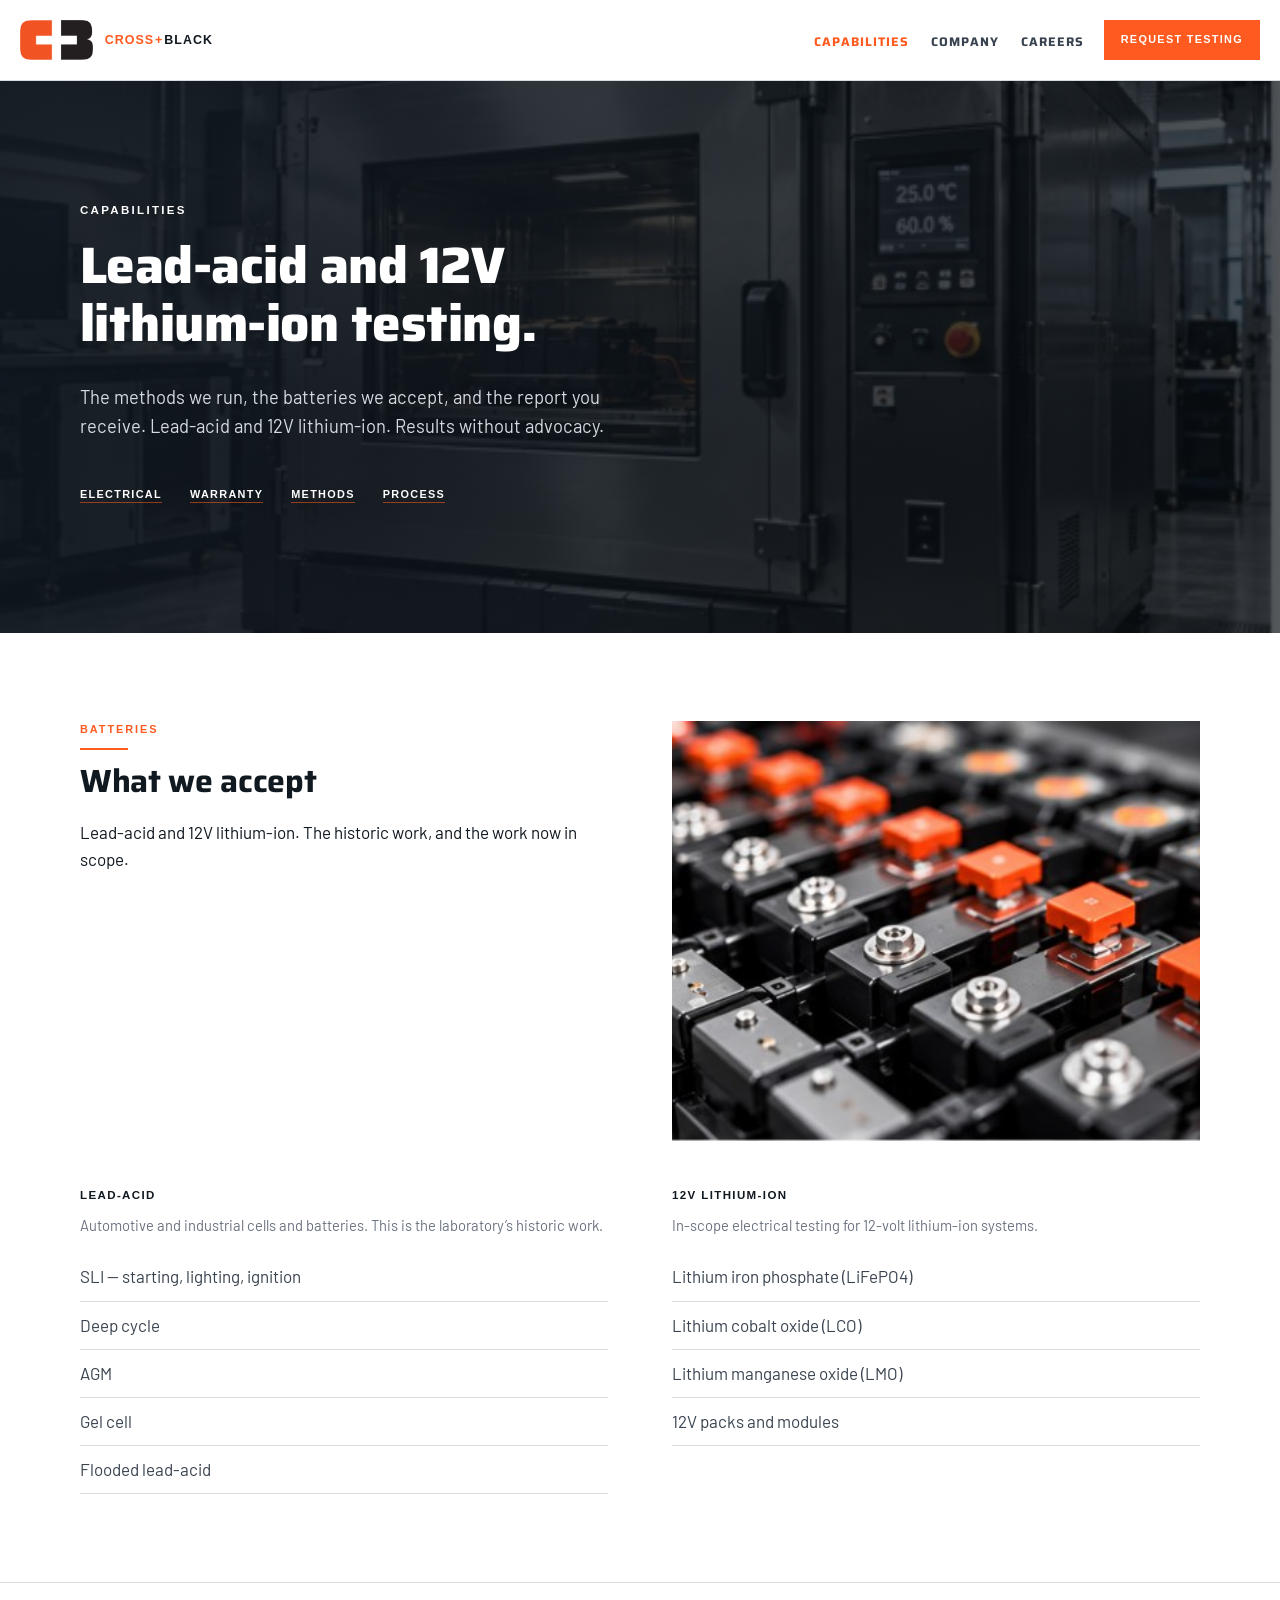
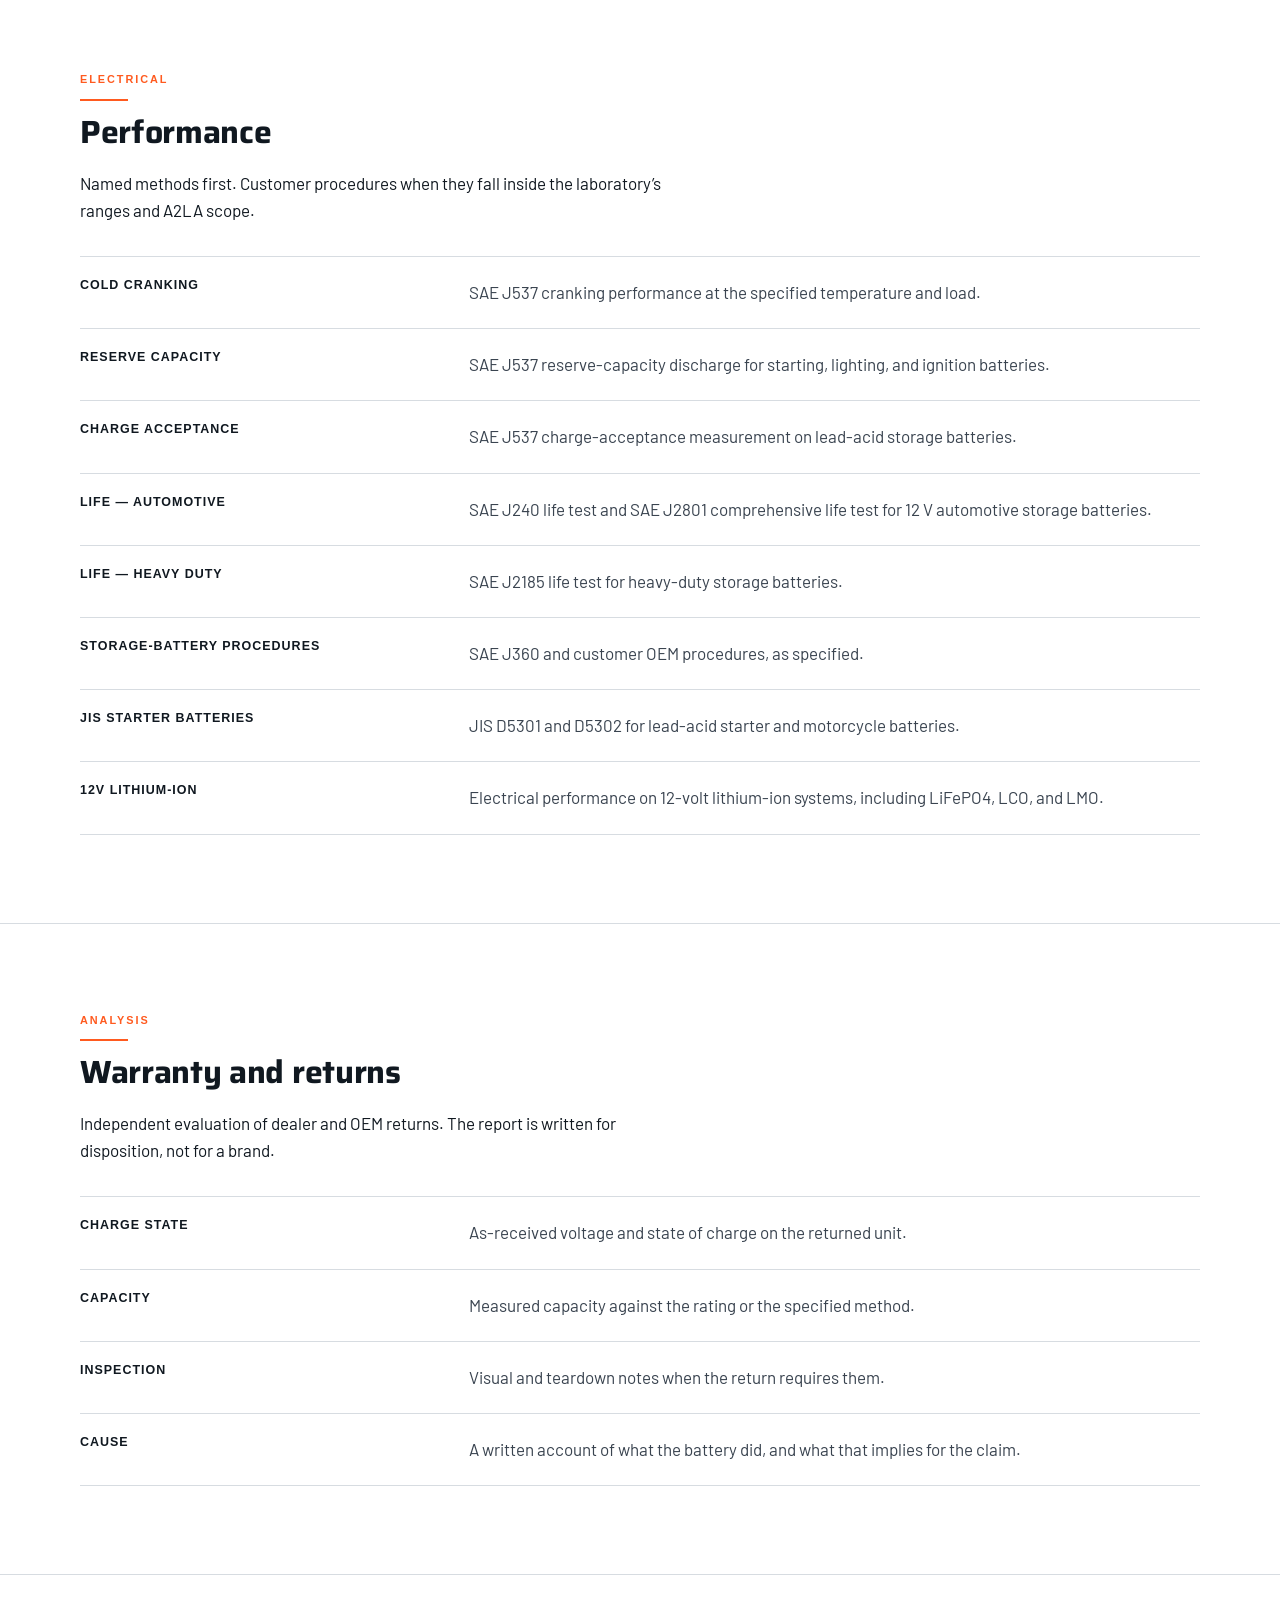
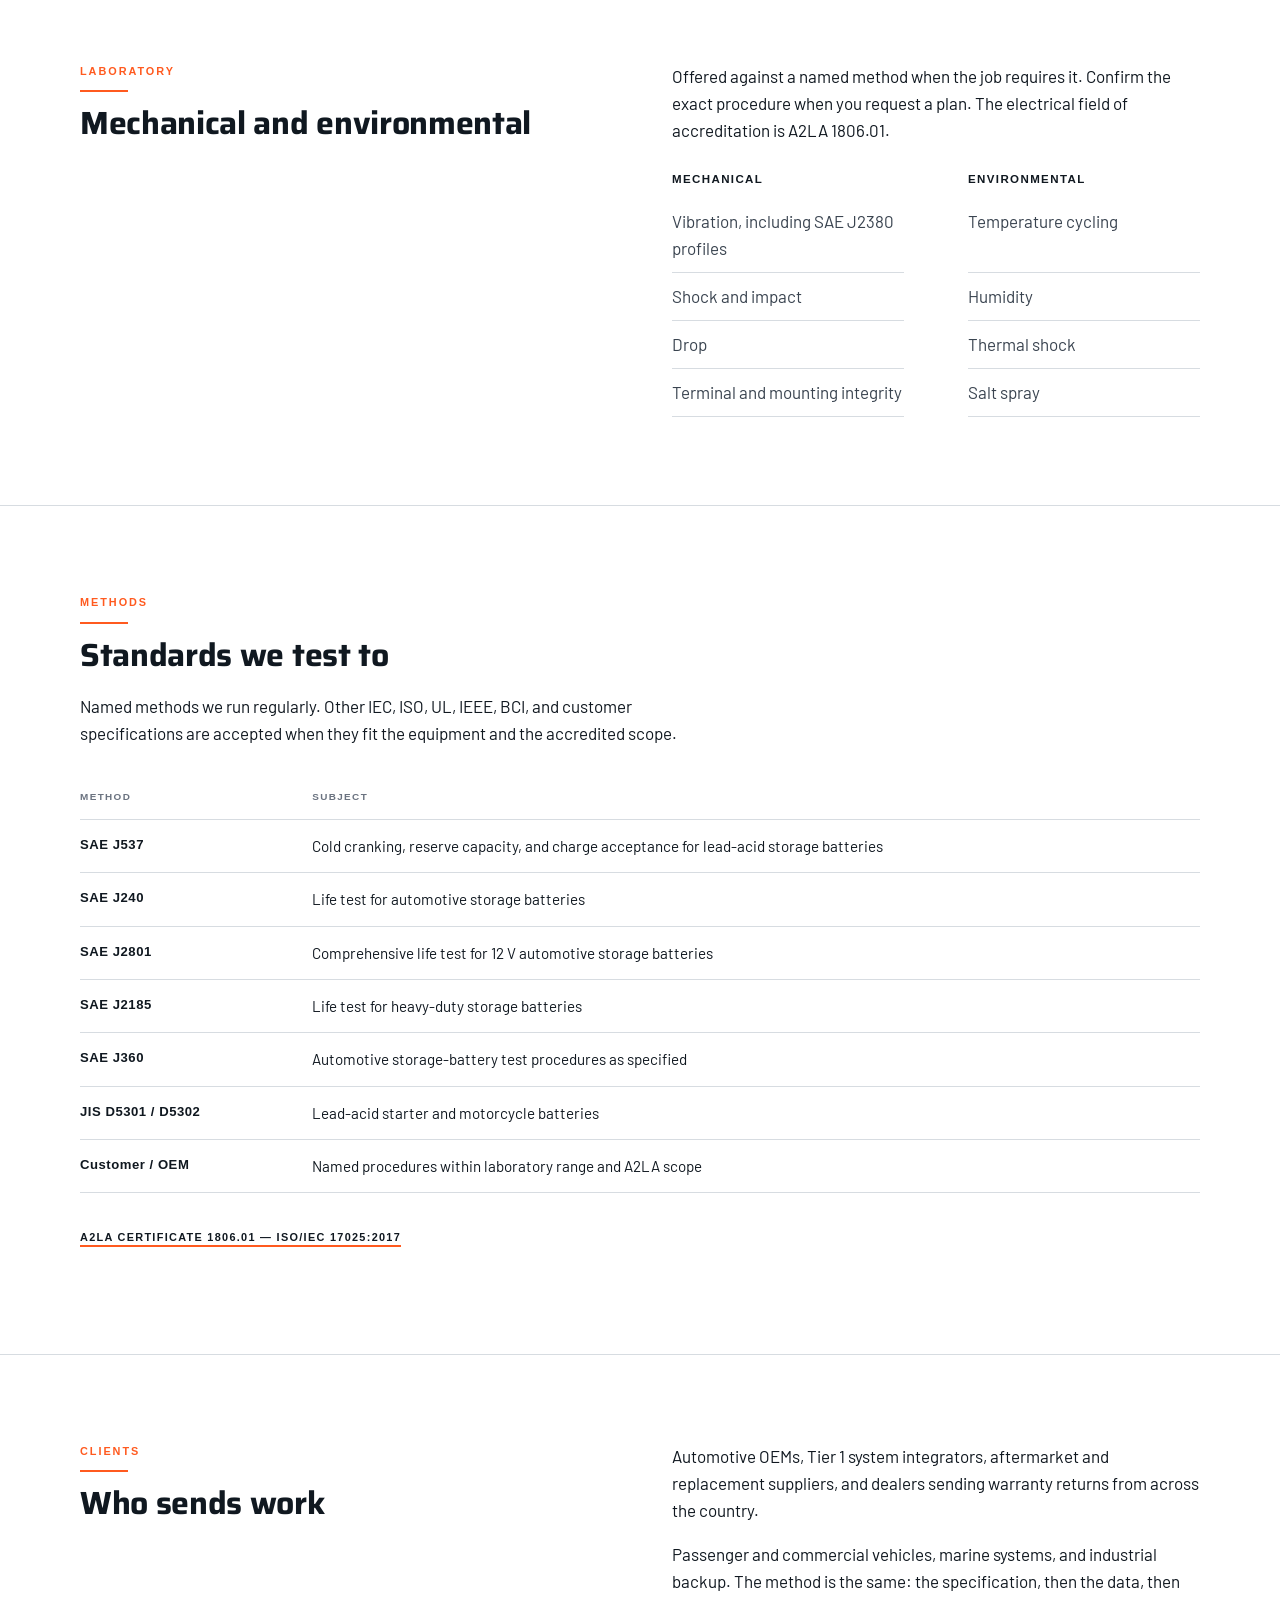
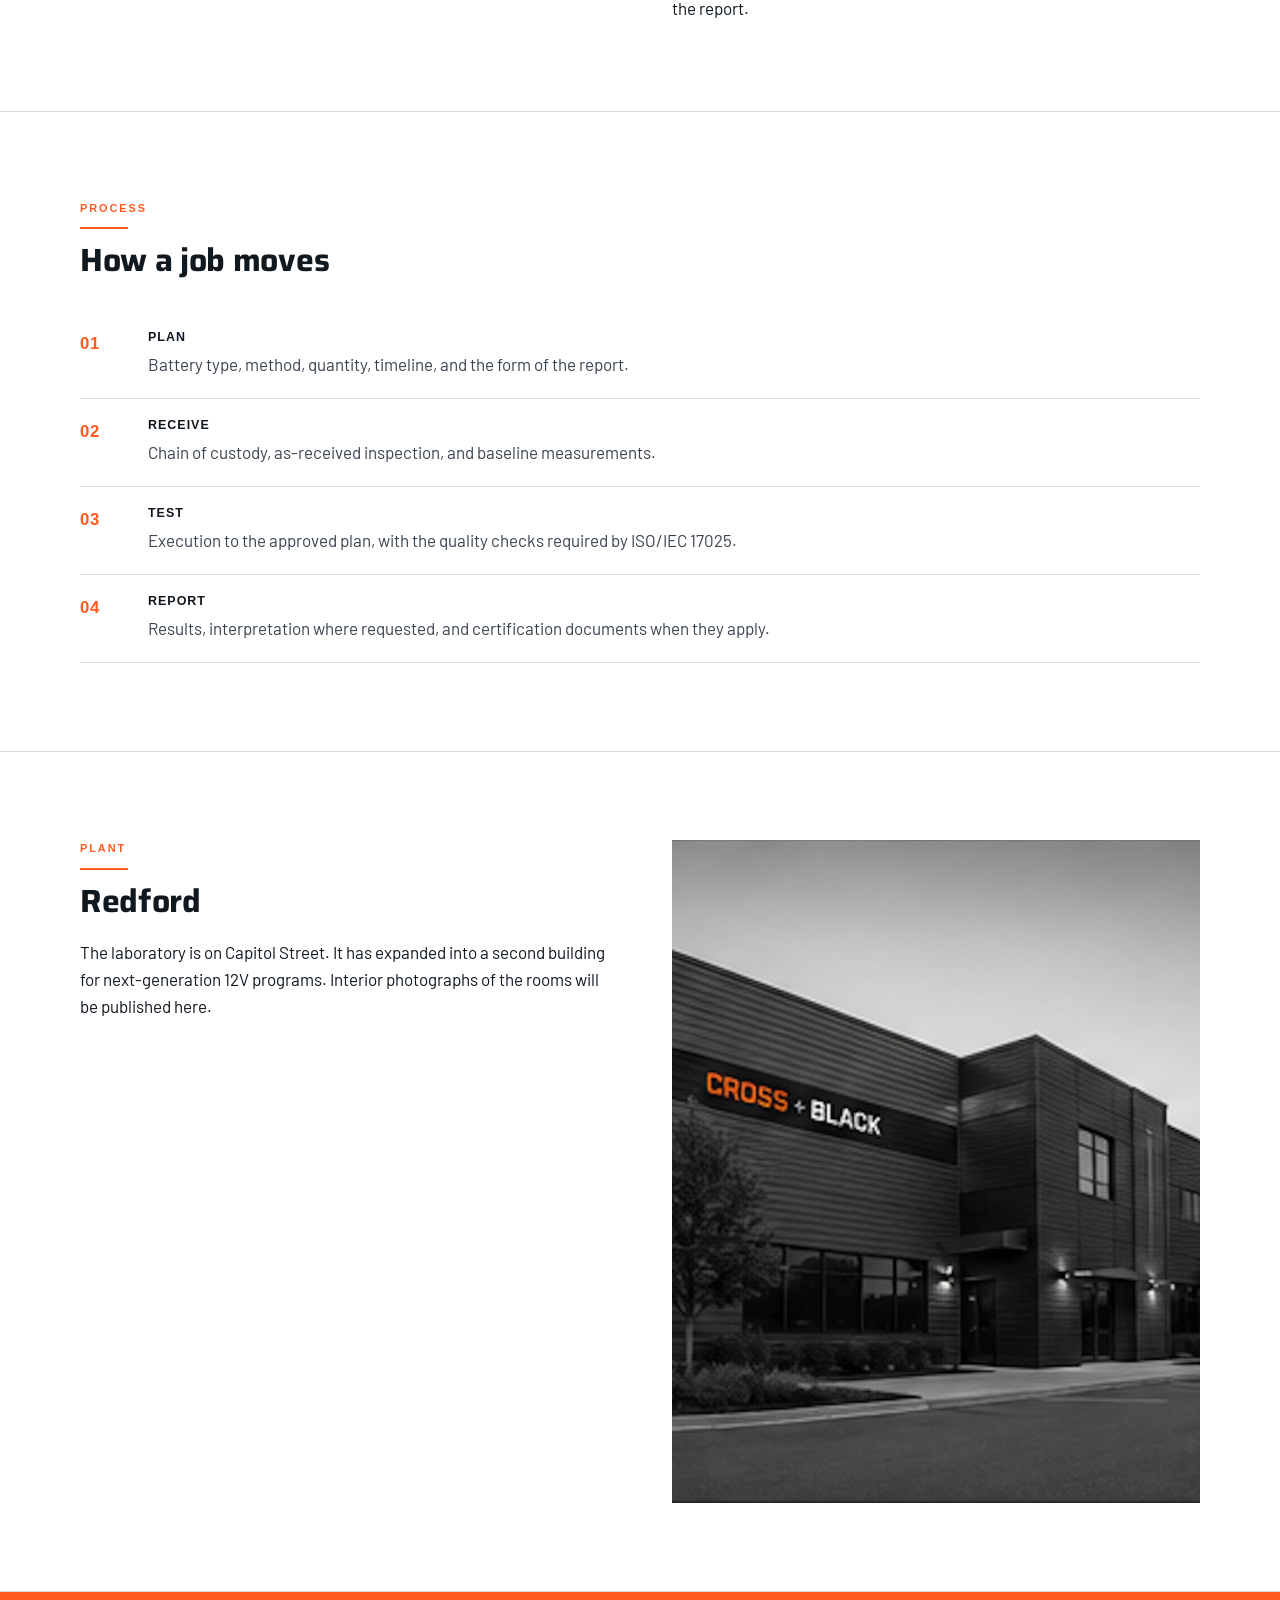
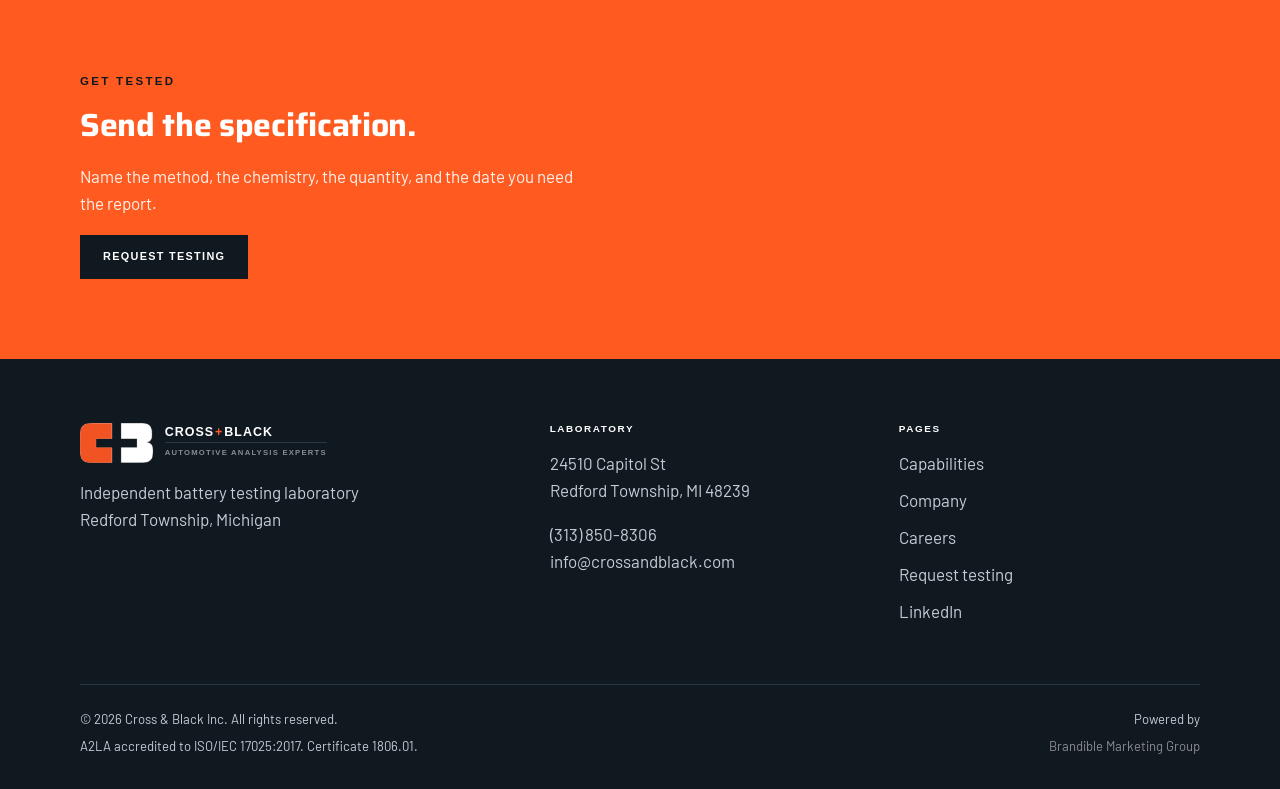
==== commit b82a62be: "Apply the Cross + Black brand system to the laboratory site. Swap the paper-and-serif remake for ora" ====
--- a/capabilities.html
+++ b/capabilities.html
@@ -6,15 +6,15 @@
   <title>Lead-Acid and 12V Lithium-Ion Battery Testing — Cross &amp; Black</title>
   <meta name="description" content="Lead-acid and 12V lithium-ion battery testing to SAE and JIS methods. ISO/IEC 17025 accredited laboratory in Redford, Michigan. A2LA 1806.01.">
   <link rel="canonical" href="https://crossandblack.netlify.app/capabilities.html">
-  <link rel="icon" type="image/svg+xml" href="Assets/logo.svg">
+  <link rel="icon" type="image/png" href="Assets/brand/CBICON_TRANSPARENT.png">
   <meta property="og:type" content="website">
   <meta property="og:url" content="https://crossandblack.netlify.app/capabilities.html">
   <meta property="og:title" content="Lead-Acid and 12V Lithium-Ion Battery Testing — Cross &amp; Black">
   <meta property="og:description" content="Lead-acid and 12V lithium-ion battery testing to SAE and JIS methods. A2LA 1806.01.">
-  <meta property="og:image" content="https://crossandblack.netlify.app/Assets/logo.svg">
+  <meta property="og:image" content="https://crossandblack.netlify.app/Assets/logo-next.png">
   <link rel="preconnect" href="https://fonts.googleapis.com">
   <link rel="preconnect" href="https://fonts.gstatic.com" crossorigin>
-  <link href="https://fonts.googleapis.com/css2?family=IBM+Plex+Sans:ital,wght@0,400;0,500;1,400&family=IBM+Plex+Serif:ital,wght@0,300;0,400;1,300&display=swap" rel="stylesheet">
+  <link href="https://fonts.googleapis.com/css2?family=Barlow:ital,wght@0,400;0,500;0,600;0,700;1,400&family=Saira:wght@600;700;800&family=Saira+Extra+Expanded:wght@600;700;800&display=swap" rel="stylesheet">
   <link rel="stylesheet" href="Assets/css/style.css">
   <script src="Assets/js/main.js" defer></script>
 </head>
@@ -22,7 +22,13 @@
   <a class="skip" href="#main-content">Skip to main content</a>
   <header class="site-header">
     <div class="wrap header-inner">
-      <a class="brand" href="index.html"><img src="Assets/logo.svg" alt="Cross &amp; Black Inc."></a>
+      <a class="brand" href="index.html" aria-label="Cross + Black, Automotive Analysis Experts">
+        <img class="brand-mark" src="Assets/brand/CBICON_TRANSPARENT.png" alt="" width="96" height="53">
+        <span class="brand-lockup">
+          <span class="brand-name"><b>Cross</b><i>+</i>Black</span>
+          <span class="brand-qualifier">Automotive Analysis Experts</span>
+        </span>
+      </a>
       <button type="button" class="menu-toggle" id="menu-toggle" aria-expanded="false" aria-controls="site-nav">Menu</button>
       <nav class="site-nav" id="site-nav" aria-label="Primary">
         <ul>
@@ -38,7 +44,7 @@
   <main id="main-content">
     <header class="hero">
       <div class="hero-bg" aria-hidden="true">
-        <img src="Assets/photos/lift.jpg" alt="" width="2000" height="1333">
+        <img src="Assets/photos/lab-2.jpg" alt="" width="1120" height="626">
       </div>
       <div class="wrap">
         <p class="eyebrow">Capabilities</p>
@@ -62,7 +68,7 @@
             <p>Lead-acid and 12V lithium-ion. The historic work, and the work now in scope.</p>
           </div>
           <figure class="photo-panel">
-            <img src="Assets/photos/ev.jpg" alt="Electric vehicle charge port" width="2000" height="1333" loading="lazy">
+            <img src="Assets/photos/lab-1.jpg" alt="Battery module terminals" width="1120" height="626" loading="lazy">
           </figure>
         </div>
         <div class="group-grid group-grid--copy">
@@ -234,7 +240,7 @@
             </tr>
           </tbody>
         </table>
-        <p style="margin-top: 28px;"><a href="https://customer.a2la.org/index.cfm?event=directory.detail&amp;labPID=4E9D3A93-23AF-45F9-8244-5C07146736B3" target="_blank" rel="noopener noreferrer">A2LA certificate 1806.01 — ISO/IEC 17025:2017</a></p>
+        <p style="margin-top: 28px;"><a class="content-link" href="https://customer.a2la.org/index.cfm?event=directory.detail&amp;labPID=4E9D3A93-23AF-45F9-8244-5C07146736B3" target="_blank" rel="noopener noreferrer">A2LA certificate 1806.01 — ISO/IEC 17025:2017</a></p>
       </div>
     </section>
 
@@ -285,26 +291,24 @@
     </section>
 
     <section class="section" id="plant">
-      <div class="wrap split">
+      <div class="wrap split split-visual">
         <div>
           <p class="section-kicker">Plant</p>
           <h2>Redford</h2>
-        </div>
-        <div>
-          <p class="mb-0">The laboratory is on Capitol Street. It has expanded into a second building for next-generation 12V programs. Photographs of the rooms will be published here.</p>
-        </div>
+          <p class="mb-0">The laboratory is on Capitol Street. It has expanded into a second building for next-generation 12V programs. Interior photographs of the rooms will be published here.</p>
+        </div>
+        <figure class="photo-panel">
+          <img src="Assets/photos/plant.jpg" alt="Cross + Black laboratory building in Redford" width="1003" height="1258" loading="lazy">
+        </figure>
       </div>
     </section>
 
     <section class="cta-band">
-      <div class="hero-bg" aria-hidden="true">
-        <img src="Assets/photos/workshop.jpg" alt="" width="2000" height="1333">
-      </div>
-      <div class="wrap">
-        <p class="eyebrow">Next step</p>
+      <div class="wrap">
+        <p class="eyebrow">Get tested</p>
         <h2>Send the specification.</h2>
         <p>Name the method, the chemistry, the quantity, and the date you need the report.</p>
-        <a class="btn btn-ghost" href="contact.html">Request testing</a>
+        <a class="btn btn-on-orange" href="contact.html">Request testing</a>
       </div>
     </section>
   </main>
@@ -312,8 +316,14 @@
   <footer class="site-footer">
     <div class="wrap footer-grid">
       <div class="footer-brand">
-        <img src="Assets/logo.svg" alt="">
-        <p>Cross &amp; Black Inc.<br>Independent battery testing laboratory<br>Redford Township, Michigan</p>
+        <a class="brand" href="index.html" aria-label="Cross + Black">
+          <img class="brand-mark" src="Assets/brand/CBICON_ON_DARK.png" alt="" width="96" height="53">
+          <span class="brand-lockup">
+            <span class="brand-name"><b>Cross</b><i>+</i>Black</span>
+            <span class="brand-qualifier">Automotive Analysis Experts</span>
+          </span>
+        </a>
+        <p>Independent battery testing laboratory<br>Redford Township, Michigan</p>
       </div>
       <div>
         <h4>Laboratory</h4>
--- a/Assets/css/style.css
+++ b/Assets/css/style.css
@@ -1,16 +1,23 @@
 :root {
-  --paper: #f4f3ef;
-  --paper-deep: #e8e6e0;
-  --ink: #121212;
-  --ink-soft: #3a3a3a;
-  --muted: #6a6864;
-  --line: #cfcbc3;
-  --steel: #5c6168;
-  --black: #0c0c0c;
+  --orange: #ff5a1f;
+  --orange-hover: #e64a12;
+  --black: #101820;
   --white: #ffffff;
-  --header-h: 72px;
-  --wrap: 1080px;
+  --gray: #97999b;
+  --blue: #7f9db3;
+  --silver: #8a8d8f;
+  --ink: #101820;
+  --ink-soft: #3a4450;
+  --muted: #6b7380;
+  --line: #d7dce1;
+  --paper: #ffffff;
+  --paper-deep: #f4f6f8;
+  --header-h: 80px;
+  --wrap: 1120px;
   --measure: 38rem;
+  --font-display: "Saira Extra Expanded", "Arial Narrow", "Helvetica Neue", sans-serif;
+  --font-headline: "Saira", "Helvetica Neue", Helvetica, Arial, sans-serif;
+  --font-body: "Barlow", "Helvetica Neue", Helvetica, Arial, sans-serif;
 }
 
 *,
@@ -34,7 +41,7 @@
 body {
   background: var(--paper);
   color: var(--ink);
-  font-family: "IBM Plex Sans", "Helvetica Neue", Helvetica, Arial, sans-serif;
+  font-family: var(--font-body);
   font-size: 17px;
   line-height: 1.6;
   -webkit-font-smoothing: antialiased;
@@ -54,17 +61,18 @@
 h2,
 h3,
 h4 {
-  font-family: "IBM Plex Serif", "Georgia", serif;
-  font-weight: 300;
-  letter-spacing: -0.02em;
-  line-height: 1.2;
+  font-family: var(--font-headline);
+  font-weight: 700;
+  letter-spacing: -0.01em;
+  line-height: 1.12;
   color: var(--ink);
   margin: 0 0 0.6em;
-}
-
-h1 { font-size: clamp(2.4rem, 5vw, 3.75rem); }
-h2 { font-size: clamp(1.7rem, 3vw, 2.15rem); }
-h3 { font-size: 1.25rem; }
+  text-wrap: balance;
+}
+
+h1 { font-size: clamp(2rem, 4.4vw, 3.2rem); font-weight: 800; }
+h2 { font-size: clamp(1.45rem, 2.6vw, 2rem); }
+h3 { font-size: 1.15rem; }
 
 p { margin: 0 0 1em; }
 
@@ -93,30 +101,80 @@
   position: sticky;
   top: 0;
   z-index: 100;
-  background: var(--paper);
+  background: var(--white);
   border-bottom: 1px solid var(--line);
 }
 
 .site-header .header-inner {
   position: relative;
+  width: min(1280px, calc(100% - 40px));
 }
 
 .header-inner {
   display: flex;
   align-items: center;
-  gap: 32px;
+  gap: 20px;
   min-height: var(--header-h);
 }
 
 .brand {
   display: flex;
   align-items: center;
+  gap: 12px;
   flex-shrink: 0;
-}
-
-.brand img {
-  height: 44px;
+  text-decoration: none;
+  color: var(--ink);
+}
+
+.brand img,
+.brand-mark {
+  height: 40px;
   width: auto;
+  display: block;
+}
+
+.brand-lockup {
+  display: flex;
+  flex-direction: column;
+  gap: 3px;
+  min-width: 0;
+}
+
+.brand-name {
+  font-family: var(--font-display);
+  font-weight: 800;
+  font-size: 0.78rem;
+  letter-spacing: 0.08em;
+  text-transform: uppercase;
+  line-height: 1;
+  color: var(--black);
+}
+
+.brand-name b {
+  color: var(--orange);
+  font-weight: inherit;
+}
+
+.brand-name i {
+  font-style: normal;
+  color: var(--orange);
+  padding: 0 1px;
+}
+
+.brand-qualifier {
+  display: none;
+  font-family: var(--font-display);
+  font-weight: 600;
+  font-size: 0.48rem;
+  letter-spacing: 0.16em;
+  text-transform: uppercase;
+  color: var(--blue);
+  padding-top: 4px;
+  border-top: 1px solid var(--line);
+}
+
+@media (min-width: 1240px) {
+  .brand-qualifier { display: block; }
 }
 
 .site-nav {
@@ -125,22 +183,29 @@
 
 .site-nav ul {
   display: flex;
-  gap: 28px;
+  gap: 22px;
   list-style: none;
   margin: 0;
   padding: 0;
 }
 
+.site-header .brand-qualifier {
+  display: none;
+}
+
 .site-nav a {
   text-decoration: none;
-  font-size: 0.92rem;
-  letter-spacing: 0.02em;
+  font-family: var(--font-headline);
+  font-size: 0.78rem;
+  font-weight: 700;
+  letter-spacing: 0.08em;
+  text-transform: uppercase;
   color: var(--ink-soft);
 }
 
 .site-nav a:hover,
 .site-nav a[aria-current="page"] {
-  color: var(--ink);
+  color: var(--orange);
 }
 
 .btn {
@@ -148,19 +213,20 @@
   align-items: center;
   justify-content: center;
   min-height: 44px;
-  padding: 10px 20px;
-  background: var(--black);
+  padding: 10px 22px;
+  background: var(--orange);
   color: var(--white);
   text-decoration: none;
-  border: 1px solid var(--black);
-  font-family: inherit;
-  font-size: 0.88rem;
-  letter-spacing: 0.04em;
+  border: 1px solid var(--orange);
+  font-family: var(--font-display);
+  font-size: 0.68rem;
+  font-weight: 700;
+  letter-spacing: 0.12em;
   text-transform: uppercase;
   cursor: pointer;
 }
 
-.btn:hover { background: #2a2a2a; }
+.btn:hover { background: var(--orange-hover); border-color: var(--orange-hover); color: var(--white); }
 
 .btn-ghost {
   background: transparent;
@@ -170,6 +236,19 @@
 
 .btn-ghost:hover {
   background: var(--white);
+  color: var(--black);
+  border-color: var(--white);
+}
+
+.btn-on-orange {
+  background: var(--black);
+  border-color: var(--black);
+  color: var(--white);
+}
+
+.btn-on-orange:hover {
+  background: var(--white);
+  border-color: var(--white);
   color: var(--black);
 }
 
@@ -187,8 +266,10 @@
   min-height: 40px;
   padding: 8px 12px;
   font: inherit;
-  font-size: 0.82rem;
-  letter-spacing: 0.06em;
+  font-family: var(--font-display);
+  font-size: 0.68rem;
+  font-weight: 700;
+  letter-spacing: 0.1em;
   text-transform: uppercase;
   cursor: pointer;
 }
@@ -214,14 +295,14 @@
   height: 100%;
   object-fit: cover;
   object-position: center;
-  filter: grayscale(0.2) brightness(0.55);
+  filter: grayscale(0.15) brightness(0.52);
 }
 
 .hero-bg::after {
   content: "";
   position: absolute;
   inset: 0;
-  background: linear-gradient(105deg, rgba(12, 12, 12, 0.88) 0%, rgba(12, 12, 12, 0.55) 58%, rgba(12, 12, 12, 0.42) 100%);
+  background: linear-gradient(105deg, rgba(16, 24, 32, 0.9) 0%, rgba(16, 24, 32, 0.62) 55%, rgba(16, 24, 32, 0.4) 100%);
 }
 
 .hero .wrap {
@@ -232,20 +313,22 @@
 .hero h1,
 .hero p { color: var(--white); }
 
+.hero h1 { max-width: 16ch; }
+
 .eyebrow {
-  margin: 0 0 20px;
-  font-size: 0.78rem;
-  letter-spacing: 0.16em;
-  text-transform: uppercase;
-  color: #b8b6b1;
-  font-family: "IBM Plex Sans", sans-serif;
-  font-weight: 400;
+  margin: 0 0 18px;
+  font-size: 0.72rem;
+  letter-spacing: 0.2em;
+  text-transform: uppercase;
+  color: var(--orange);
+  font-family: var(--font-display);
+  font-weight: 700;
 }
 
 .hero .lead {
   max-width: 34rem;
   font-size: 1.15rem;
-  color: #d8d6d1;
+  color: #d5dbe2;
   margin-bottom: 36px;
 }
 
@@ -257,8 +340,9 @@
 
 /* Proof */
 .proof {
-  border-bottom: 1px solid var(--line);
-  background: var(--paper-deep);
+  border-bottom: 1px solid #1c2833;
+  background: var(--black);
+  color: var(--white);
 }
 
 .proof-list {
@@ -271,7 +355,7 @@
 
 .proof-list li {
   padding: 28px 20px;
-  border-right: 1px solid var(--line);
+  border-right: 1px solid #2a3642;
 }
 
 .proof-list li:first-child { padding-left: 0; }
@@ -279,17 +363,21 @@
 
 .proof-list span {
   display: block;
-  font-size: 0.75rem;
-  letter-spacing: 0.1em;
-  text-transform: uppercase;
-  color: var(--muted);
-  margin-bottom: 6px;
+  font-family: var(--font-display);
+  font-size: 0.62rem;
+  font-weight: 700;
+  letter-spacing: 0.16em;
+  text-transform: uppercase;
+  color: var(--orange);
+  margin-bottom: 8px;
 }
 
 .proof-list strong {
-  font-family: "IBM Plex Serif", serif;
-  font-weight: 400;
-  font-size: 1.15rem;
+  font-family: var(--font-display);
+  font-weight: 700;
+  font-size: 0.95rem;
+  letter-spacing: 0.04em;
+  color: var(--white);
 }
 
 /* Layout */
@@ -298,13 +386,39 @@
   border-bottom: 1px solid var(--line);
 }
 
+.section--ink {
+  background: var(--black);
+  color: var(--white);
+  border-bottom: 0;
+}
+
+.section--ink h2,
+.section--ink p,
+.section--ink a { color: var(--white); }
+
+.section--ink a:hover { color: var(--orange); }
+
+.section--tint {
+  background: var(--paper-deep);
+}
+
 .section-kicker {
-  font-size: 0.75rem;
-  letter-spacing: 0.14em;
-  text-transform: uppercase;
-  color: var(--steel);
-  margin: 0 0 12px;
-  font-family: "IBM Plex Sans", sans-serif;
+  font-size: 0.68rem;
+  letter-spacing: 0.18em;
+  text-transform: uppercase;
+  color: var(--orange);
+  margin: 0 0 14px;
+  font-family: var(--font-display);
+  font-weight: 700;
+}
+
+.section-kicker::after {
+  content: "";
+  display: block;
+  width: 48px;
+  height: 2px;
+  background: var(--orange);
+  margin-top: 10px;
 }
 
 .page-head {
@@ -340,7 +454,6 @@
 .photo-frame {
   margin: 28px 0 0;
   overflow: hidden;
-  border: 1px solid var(--line);
   background: var(--paper-deep);
 }
 
@@ -393,21 +506,26 @@
 
 .page-jump a {
   color: var(--ink);
-  font-size: 0.92rem;
+  font-family: var(--font-display);
+  font-size: 0.68rem;
+  font-weight: 700;
+  letter-spacing: 0.12em;
+  text-transform: uppercase;
+  text-decoration: none;
 }
 
 .hero .page-jump a {
   color: var(--white);
-  border-bottom: 1px solid rgba(255, 255, 255, 0.35);
+  border-bottom: 1px solid rgba(255, 90, 31, 0.55);
   padding-bottom: 2px;
 }
 
 .page-jump a:hover {
-  color: var(--ink-soft);
+  color: var(--orange);
 }
 
 .hero .page-jump a:hover {
-  color: #d8d6d1;
+  color: var(--orange);
 }
 
 .split {
@@ -435,10 +553,11 @@
 }
 
 .spec-list h3 {
-  font-family: "IBM Plex Sans", sans-serif;
-  font-weight: 500;
-  font-size: 1rem;
-  letter-spacing: 0;
+  font-family: var(--font-display);
+  font-weight: 700;
+  font-size: 0.78rem;
+  letter-spacing: 0.08em;
+  text-transform: uppercase;
   margin: 0;
 }
 
@@ -466,17 +585,19 @@
 }
 
 .std-table th {
-  font-family: "IBM Plex Sans", sans-serif;
-  font-weight: 500;
-  font-size: 0.75rem;
-  letter-spacing: 0.1em;
+  font-family: var(--font-display);
+  font-weight: 700;
+  font-size: 0.62rem;
+  letter-spacing: 0.14em;
   text-transform: uppercase;
   color: var(--muted);
 }
 
 .std-table td:first-child {
-  font-family: "IBM Plex Sans", sans-serif;
-  font-weight: 500;
+  font-family: var(--font-display);
+  font-weight: 700;
+  font-size: 0.82rem;
+  letter-spacing: 0.04em;
   white-space: nowrap;
   padding-right: 32px;
 }
@@ -533,10 +654,10 @@
 }
 
 .group h3 {
-  font-family: "IBM Plex Sans", sans-serif;
-  font-weight: 500;
-  font-size: 0.95rem;
-  letter-spacing: 0.04em;
+  font-family: var(--font-display);
+  font-weight: 700;
+  font-size: 0.72rem;
+  letter-spacing: 0.12em;
   text-transform: uppercase;
   margin: 0 0 12px;
 }
@@ -570,16 +691,19 @@
 .steps li::before {
   counter-increment: step;
   content: counter(step, decimal-leading-zero);
-  font-family: "IBM Plex Serif", serif;
-  font-weight: 300;
-  font-size: 1.25rem;
-  color: var(--steel);
+  font-family: var(--font-display);
+  font-weight: 800;
+  font-size: 1.05rem;
+  letter-spacing: 0.04em;
+  color: var(--orange);
 }
 
 .steps h3 {
-  font-family: "IBM Plex Sans", sans-serif;
-  font-weight: 500;
-  font-size: 1rem;
+  font-family: var(--font-display);
+  font-weight: 700;
+  font-size: 0.78rem;
+  letter-spacing: 0.08em;
+  text-transform: uppercase;
   margin: 0 0 6px;
 }
 
@@ -603,9 +727,11 @@
 .timeline li:last-child { border-bottom: 1px solid var(--line); }
 
 .timeline time {
-  font-family: "IBM Plex Serif", serif;
-  font-size: 1.25rem;
-  font-weight: 300;
+  font-family: var(--font-display);
+  font-size: 1rem;
+  font-weight: 800;
+  letter-spacing: 0.04em;
+  color: var(--orange);
 }
 
 .timeline p { margin: 0; color: var(--ink-soft); }
@@ -620,28 +746,66 @@
 
 .media-well {
   aspect-ratio: 4 / 5;
-  border: 1px solid var(--line);
   background: var(--paper-deep);
   display: flex;
   align-items: flex-end;
   padding: 16px;
   margin-bottom: 20px;
+  border-left: 3px solid var(--orange);
 }
 
 .media-well span {
-  font-size: 0.78rem;
-  letter-spacing: 0.08em;
+  font-family: var(--font-display);
+  font-size: 0.62rem;
+  letter-spacing: 0.14em;
   text-transform: uppercase;
   color: var(--muted);
+  font-weight: 700;
 }
 
 .person .title {
   font-size: 0.92rem;
-  color: var(--steel);
+  color: var(--muted);
   margin: -4px 0 12px;
 }
 
 .person p { color: var(--ink-soft); }
+
+/* Essence */
+.essence {
+  list-style: none;
+  margin: 36px 0 0;
+  padding: 0;
+}
+
+.essence li {
+  display: grid;
+  grid-template-columns: 9rem 1fr;
+  gap: 20px;
+  padding: 18px 0;
+  border-top: 1px solid var(--line);
+}
+
+.essence li:last-child { border-bottom: 1px solid var(--line); }
+
+.essence h3 {
+  margin: 0;
+  font-size: 0.68rem;
+  letter-spacing: 0.14em;
+  text-transform: uppercase;
+  color: var(--orange);
+}
+
+.essence p { margin: 0; color: var(--ink-soft); }
+
+.tagline {
+  font-family: var(--font-display);
+  font-weight: 800;
+  letter-spacing: 0.14em;
+  text-transform: uppercase;
+  font-size: 0.82rem;
+  margin-top: 28px;
+}
 
 /* Jobs */
 .job {
@@ -658,10 +822,10 @@
 }
 
 .job h4 {
-  font-family: "IBM Plex Sans", sans-serif;
-  font-weight: 500;
-  font-size: 0.82rem;
-  letter-spacing: 0.08em;
+  font-family: var(--font-display);
+  font-weight: 700;
+  font-size: 0.68rem;
+  letter-spacing: 0.12em;
   text-transform: uppercase;
   margin: 20px 0 8px;
 }
@@ -705,8 +869,10 @@
 
 .field label {
   display: block;
-  font-size: 0.78rem;
-  letter-spacing: 0.08em;
+  font-family: var(--font-display);
+  font-size: 0.62rem;
+  font-weight: 700;
+  letter-spacing: 0.14em;
   text-transform: uppercase;
   margin-bottom: 6px;
 }
@@ -729,13 +895,13 @@
 .field input:focus,
 .field select:focus,
 .field textarea:focus {
-  outline: 2px solid var(--ink);
+  outline: 2px solid var(--orange);
   outline-offset: 1px;
 }
 
 .field-error {
   display: block;
-  color: #8a1f1f;
+  color: #b42318;
   font-size: 0.85rem;
   margin-top: 4px;
   min-height: 1.1em;
@@ -750,19 +916,20 @@
 }
 
 .aside-block h3 {
-  font-family: "IBM Plex Sans", sans-serif;
-  font-weight: 500;
-  font-size: 0.82rem;
-  letter-spacing: 0.1em;
-  text-transform: uppercase;
+  font-family: var(--font-display);
+  font-weight: 700;
+  font-size: 0.68rem;
+  letter-spacing: 0.14em;
+  text-transform: uppercase;
+  color: var(--orange);
   margin-bottom: 10px;
 }
 
 .aside-block a { color: var(--ink); }
+.aside-block a:hover { color: var(--orange); }
 
 .map-frame {
   margin-top: 48px;
-  border: 1px solid var(--line);
 }
 
 .map-frame iframe {
@@ -779,10 +946,24 @@
   color: var(--ink-soft);
 }
 
+.content-link {
+  color: var(--ink);
+  font-family: var(--font-display);
+  font-size: 0.68rem;
+  font-weight: 700;
+  letter-spacing: 0.12em;
+  text-transform: uppercase;
+  text-decoration: none;
+  border-bottom: 2px solid var(--orange);
+  padding-bottom: 2px;
+}
+
+.content-link:hover { color: var(--orange); }
+
 /* Footer */
 .site-footer {
   background: var(--black);
-  color: #c9c6bf;
+  color: #c5ccd4;
   padding: 64px 0 32px;
 }
 
@@ -791,34 +972,43 @@
   grid-template-columns: 1.4fr 1fr 1fr;
   gap: 48px;
   padding-bottom: 48px;
-  border-bottom: 1px solid #2a2a2a;
+  border-bottom: 1px solid #2a3642;
 }
 
 .site-footer h4 {
-  font-family: "IBM Plex Sans", sans-serif;
-  font-weight: 500;
-  font-size: 0.75rem;
-  letter-spacing: 0.12em;
+  font-family: var(--font-display);
+  font-weight: 700;
+  font-size: 0.62rem;
+  letter-spacing: 0.16em;
   text-transform: uppercase;
   color: var(--white);
   margin-bottom: 16px;
 }
 
 .site-footer p,
-.site-footer li { color: #c9c6bf; }
+.site-footer li { color: #c5ccd4; }
 
 .site-footer a {
-  color: #c9c6bf;
+  color: #c5ccd4;
   text-decoration: none;
 }
 
-.site-footer a:hover { color: var(--white); }
-
-.footer-brand img {
-  height: 40px;
-  width: auto;
+.site-footer a:hover { color: var(--orange); }
+
+.footer-brand .brand {
   margin-bottom: 16px;
-  filter: invert(1);
+}
+
+.footer-brand .brand-name,
+.footer-brand .brand-name b {
+  color: var(--white);
+}
+
+.footer-brand .brand-name i { color: var(--orange); }
+
+.footer-brand .brand-qualifier {
+  color: var(--silver);
+  border-top-color: #2a3642;
 }
 
 .footer-links {
@@ -836,7 +1026,7 @@
   gap: 32px;
   padding-top: 24px;
   font-size: 0.82rem;
-  color: #8a8780;
+  color: var(--silver);
 }
 
 .footer-bottom p { margin: 0 0 6px; }
@@ -849,18 +1039,18 @@
 }
 
 .footer-credit a {
-  color: #8a8780;
-}
-
-.footer-credit a:hover { color: var(--white); }
+  color: var(--silver);
+}
+
+.footer-credit a:hover { color: var(--orange); }
 
 .cta-band {
   position: relative;
   isolation: isolate;
   overflow: hidden;
-  background: var(--black);
+  background: var(--orange);
   color: var(--white);
-  padding: 72px 0;
+  padding: 80px 0;
 }
 
 .cta-band .wrap {
@@ -868,10 +1058,12 @@
   z-index: 1;
 }
 
+.cta-band .eyebrow { color: var(--black); }
+
 .cta-band h2 { color: var(--white); }
 
 .cta-band p {
-  color: #d0cdc6;
+  color: rgba(255, 255, 255, 0.92);
   max-width: 32rem;
 }
 
@@ -887,7 +1079,7 @@
   .btn-header {
     min-height: 36px;
     padding: 6px 10px;
-    font-size: 0.72rem;
+    font-size: 0.6rem;
   }
 
   .site-nav {
@@ -896,7 +1088,7 @@
     top: var(--header-h);
     left: 0;
     right: 0;
-    background: var(--paper);
+    background: var(--white);
     border-bottom: 1px solid var(--line);
     padding: 12px 16px 24px;
   }
@@ -919,7 +1111,7 @@
 
   .proof-list li {
     border-right: 0;
-    border-bottom: 1px solid var(--line);
+    border-bottom: 1px solid #2a3642;
     padding: 20px 16px 20px 0;
   }
 
@@ -928,7 +1120,8 @@
   .people,
   .rfq-layout,
   .footer-grid,
-  .spec-list li {
+  .spec-list li,
+  .essence li {
     grid-template-columns: 1fr;
     gap: 24px;
   }
@@ -973,6 +1166,7 @@
 
 @media (max-width: 480px) {
   .proof-list { grid-template-columns: 1fr; }
-  h1 { font-size: 2rem; }
+  h1 { font-size: 1.85rem; }
   .hero .lead { font-size: 1.05rem; }
-}
+  .brand-name { font-size: 0.78rem; }
+}
